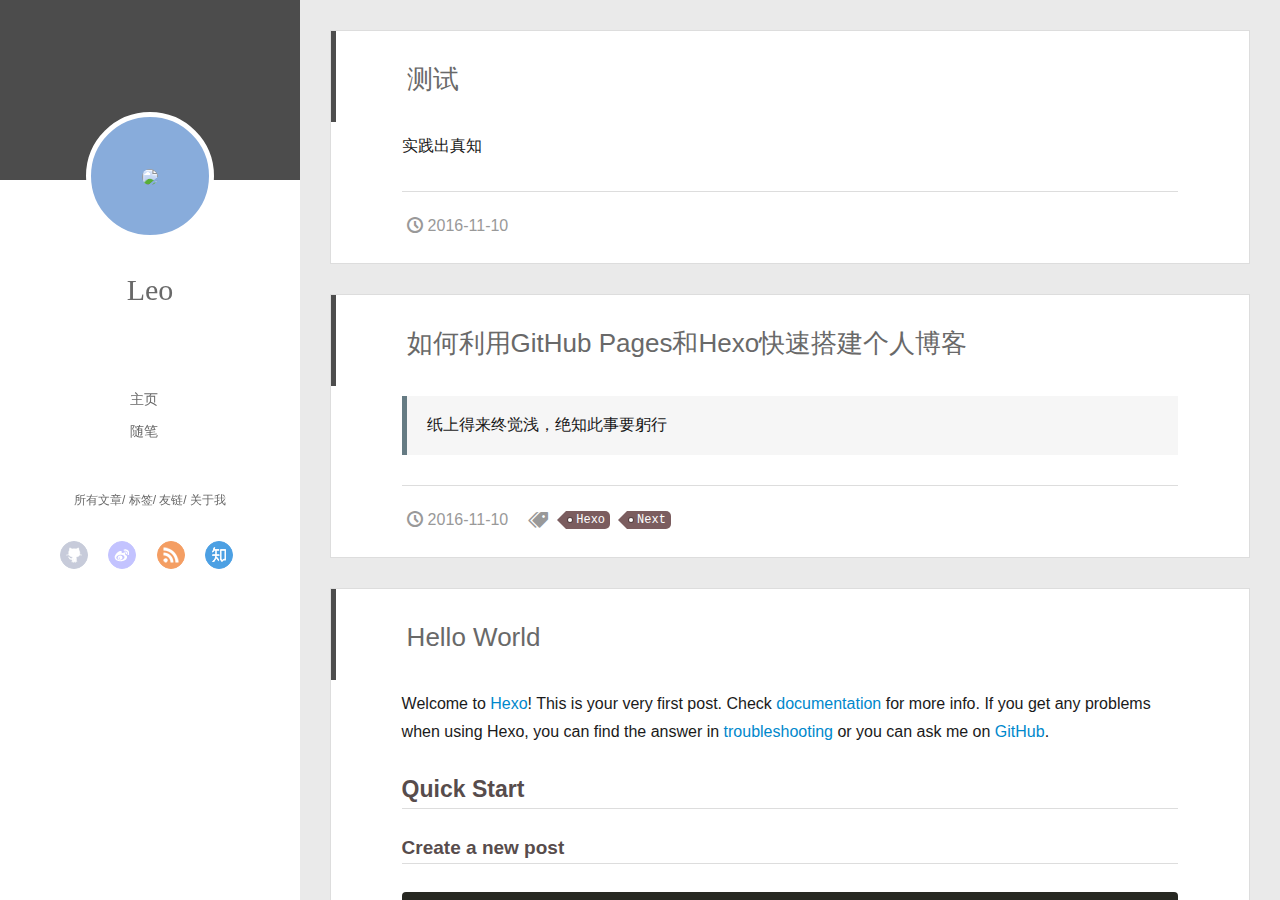
==== index.html @ b38eac8e "Site updated: 2016-11-13 10:49:11" ====
<!DOCTYPE html>
<html>
<head>
  <meta charset="utf-8">
  
  <meta name="renderer" content="webkit">
  <meta http-equiv="X-UA-Compatible" content="IE=edge" >
  <link rel="dns-prefetch" href="http://yoursite.com">
  <title>Leo</title>
  <meta name="viewport" content="width=device-width, initial-scale=1, maximum-scale=1">
  <meta name="description" content="reborn">
<meta property="og:type" content="website">
<meta property="og:title" content="Leo">
<meta property="og:url" content="http://yoursite.com/index.html">
<meta property="og:site_name" content="Leo">
<meta property="og:description" content="reborn">
<meta name="twitter:card" content="summary">
<meta name="twitter:title" content="Leo">
<meta name="twitter:description" content="reborn">
  
    <link rel="alternative" href="/atom.xml" title="Leo" type="application/atom+xml">
  
  
    <link rel="icon" href="/favicon.png">
  
  <link rel="stylesheet" href="/main.css">
  

</head>

<body>
  <div id="container">
    <div class="left-col">
      <div class="overlay"></div>
<div class="intrude-less">
	<header id="header" class="inner">
		<a href="/" class="profilepic">
			
			<img src="null" class="js-avatar">
			
		</a>

		<hgroup>
		  <h1 class="header-author"><a href="/">Leo</a></h1>
		</hgroup>

		

		<nav class="header-menu">
			<ul>
			
				<li><a href="/">主页</a></li>
	        
				<li><a href="/tags/随笔">随笔</a></li>
	        
			</ul>
		</nav>
		<nav class="header-smart-menu">
	        
    		
    			
    			<a class="js-smart-menu" data-idx="0" href="javascript:void(0)">所有文章</a>
    			
    			
            
    			
    			<a class="js-smart-menu" data-idx="1" href="javascript:void(0)">标签</a>
    			
    			
            
    			
    			<a class="js-smart-menu" data-idx="2" href="javascript:void(0)">友链</a>
    			
    			
            
    			
    			<a class="js-smart-menu" data-idx="3" href="javascript:void(0)">关于我</a>
    			
    			
            
		</nav>
		<nav class="header-nav">
			<div class="social">
				
					<a class="github" target="_blank" href="#" title="github">github</a>
		        
					<a class="weibo" target="_blank" href="#" title="weibo">weibo</a>
		        
					<a class="rss" target="_blank" href="#" title="rss">rss</a>
		        
					<a class="zhihu" target="_blank" href="#" title="zhihu">zhihu</a>
		        
			</div>
		</nav>
	</header>		
</div>

    </div>
    <div class="mid-col">
      <nav id="mobile-nav">
  	<div class="overlay">
  		<div class="slider-trigger"><i class="icon-list"></i></div>
  		<h1 class="header-author js-mobile-header hide">Leo</h1>
  	</div>
	<div class="intrude-less">
		<header id="header" class="inner">
			<div class="profilepic">
				
					<img src="null" class="js-avatar">
				
			</div>
			<hgroup>
			  <h1 class="header-author">Leo</h1>
			</hgroup>
			
			<nav class="header-menu">
				<ul>
				
					<li><a href="/">主页</a></li>
		        
					<li><a href="/tags/随笔">随笔</a></li>
		        
				</ul>
			</nav>
			<nav class="header-nav">
				<div class="social">
					
						<a class="github" target="_blank" href="#" title="github">github</a>
			        
						<a class="weibo" target="_blank" href="#" title="weibo">weibo</a>
			        
						<a class="rss" target="_blank" href="#" title="rss">rss</a>
			        
						<a class="zhihu" target="_blank" href="#" title="zhihu">zhihu</a>
			        
				</div>
			</nav>
		</header>				
	</div>
</nav>

      <div class="body-wrap">
        
  
    <article id="post-测试" class="article article-type-post" itemscope itemprop="blogPost">
  <div class="article-inner">
    
      <input type="hidden" class="isFancy" />
    
    
      <header class="article-header">
        
  
    <h1 itemprop="name">
      <a class="article-title" href="/2016/11/10/测试/">测试</a>
    </h1>
  

      </header>
    
    <div class="article-entry" itemprop="articleBody">
      
        <p>实践出真知</p>

      
    </div>
    <div class="article-info article-info-index">
      
      <a href="/2016/11/10/测试/" class="archive-article-date">
  	<time datetime="2016-11-10T04:28:37.000Z" itemprop="datePublished"><i class="icon-clock"></i>2016-11-10</time>
</a>
      
      

      <div class="clearfix"></div>
    </div>
  </div>
</article>










  
    <article id="post-文章题目" class="article article-type-post" itemscope itemprop="blogPost">
  <div class="article-inner">
    
      <input type="hidden" class="isFancy" />
    
    
      <header class="article-header">
        
  
    <h1 itemprop="name">
      <a class="article-title" href="/2016/11/10/文章题目/">如何利用GitHub Pages和Hexo快速搭建个人博客</a>
    </h1>
  

      </header>
    
    <div class="article-entry" itemprop="articleBody">
      
        <blockquote>
<p>纸上得来终觉浅，绝知此事要躬行</p>
</blockquote>

      
    </div>
    <div class="article-info article-info-index">
      
      <a href="/2016/11/10/文章题目/" class="archive-article-date">
  	<time datetime="2016-11-10T02:15:18.000Z" itemprop="datePublished"><i class="icon-clock"></i>2016-11-10</time>
</a>
      
	<div class="article-tag tagcloud">
		<i class="icon-price-tags"></i>
		<ul class="article-tag-list"><li class="article-tag-list-item"><a class="article-tag-list-link" href="/tags/Hexo/">Hexo</a></li><li class="article-tag-list-item"><a class="article-tag-list-link" href="/tags/Next/">Next</a></li></ul>
	</div>

      

      <div class="clearfix"></div>
    </div>
  </div>
</article>










  
    <article id="post-hello-world" class="article article-type-post" itemscope itemprop="blogPost">
  <div class="article-inner">
    
      <input type="hidden" class="isFancy" />
    
    
      <header class="article-header">
        
  
    <h1 itemprop="name">
      <a class="article-title" href="/2016/11/09/hello-world/">Hello World</a>
    </h1>
  

      </header>
    
    <div class="article-entry" itemprop="articleBody">
      
        <p>Welcome to <a href="https://hexo.io/" target="_blank" rel="external">Hexo</a>! This is your very first post. Check <a href="https://hexo.io/docs/" target="_blank" rel="external">documentation</a> for more info. If you get any problems when using Hexo, you can find the answer in <a href="https://hexo.io/docs/troubleshooting.html" target="_blank" rel="external">troubleshooting</a> or you can ask me on <a href="https://github.com/hexojs/hexo/issues" target="_blank" rel="external">GitHub</a>.</p>
<h2 id="Quick-Start"><a href="#Quick-Start" class="headerlink" title="Quick Start"></a>Quick Start</h2><h3 id="Create-a-new-post"><a href="#Create-a-new-post" class="headerlink" title="Create a new post"></a>Create a new post</h3><figure class="highlight bash"><table><tr><td class="gutter"><pre><div class="line">1</div></pre></td><td class="code"><pre><div class="line">$ hexo new <span class="string">"My New Post"</span></div></pre></td></tr></table></figure>
<p>More info: <a href="https://hexo.io/docs/writing.html" target="_blank" rel="external">Writing</a></p>
<h3 id="Run-server"><a href="#Run-server" class="headerlink" title="Run server"></a>Run server</h3><figure class="highlight bash"><table><tr><td class="gutter"><pre><div class="line">1</div></pre></td><td class="code"><pre><div class="line">$ hexo server</div></pre></td></tr></table></figure>
<p>More info: <a href="https://hexo.io/docs/server.html" target="_blank" rel="external">Server</a></p>
<h3 id="Generate-static-files"><a href="#Generate-static-files" class="headerlink" title="Generate static files"></a>Generate static files</h3><figure class="highlight bash"><table><tr><td class="gutter"><pre><div class="line">1</div></pre></td><td class="code"><pre><div class="line">$ hexo generate</div></pre></td></tr></table></figure>
<p>More info: <a href="https://hexo.io/docs/generating.html" target="_blank" rel="external">Generating</a></p>
<h3 id="Deploy-to-remote-sites"><a href="#Deploy-to-remote-sites" class="headerlink" title="Deploy to remote sites"></a>Deploy to remote sites</h3><figure class="highlight bash"><table><tr><td class="gutter"><pre><div class="line">1</div></pre></td><td class="code"><pre><div class="line">$ hexo deploy</div></pre></td></tr></table></figure>
<p>More info: <a href="https://hexo.io/docs/deployment.html" target="_blank" rel="external">Deployment</a></p>

      
    </div>
    <div class="article-info article-info-index">
      
      <a href="/2016/11/09/hello-world/" class="archive-article-date">
  	<time datetime="2016-11-09T14:31:02.260Z" itemprop="datePublished"><i class="icon-clock"></i>2016-11-09</time>
</a>
      
      

      <div class="clearfix"></div>
    </div>
  </div>
</article>










  
  


      </div>
      <footer id="footer">
  <div class="outer">
    <div id="footer-info">
    	<div class="footer-left">
    		&copy; 2016 Leo
    	</div>
      	<div class="footer-right">
      		<a href="http://hexo.io/" target="_blank">Hexo</a>  Theme <a href="https://github.com/litten/hexo-theme-yilia" target="_blank">Yilia</a> by Litten
      	</div>
    </div>
  </div>
</footer>
    </div>
    <script>
	var yiliaConfig = {
		fancybox: true,
		mathjax: false,
		animate: true,
		isHome: true,
		isPost: false,
		isArchive: false,
		isTag: false,
		isCategory: false,
		open_in_new: false,
		root: "/",
		innerArchive: true
	}
</script>

<script src="/./main.js"></script>


    
<div class="tools-col">
  <ul class="btn-wrap">
    
      <li class="chose" data-hook="tools-section-all"><span class="text">全部</span><i class="icon-book"></i></li>
    
    
      <li data-hook="tools-section-tag"><span class="text">标签</span><i class="icon-price-tags"></i></li>
    
    
      <li data-hook="tools-section-friends"><span class="text">友链</span><i class="icon-link"></i></li>
    
    
      <li data-hook="tools-section-me"><span class="text">我</span><i class="icon-smile"></i></li>
    
  </ul>
  <div class="tools-wrap">
    
    	<section class="tools-section tools-section-all chose">
    	</section>
    

    
    	<section class="tools-section tools-section-tag">
    			<div class="widget tagcloud" id="js-tagcloud">
    				<a href="/tags/Hexo/" style="font-size: 10px;">Hexo</a> <a href="/tags/Next/" style="font-size: 10px;">Next</a>
    			</div>
    	</section>
    

    
    	<section class="tools-section tools-section-friends">
  		
  			<div class="friends-wrap" id="js-friends">
  			
  	          <a target="_blank" class="main-nav-link switch-friends-link" href="http://localhost:4000/">友情链接1</a>
  	        
  	          <a target="_blank" class="main-nav-link switch-friends-link" href="http://localhost:4000/">友情链接2</a>
  	        
  	          <a target="_blank" class="main-nav-link switch-friends-link" href="http://localhost:4000/">友情链接3</a>
  	        
  	          <a target="_blank" class="main-nav-link switch-friends-link" href="http://localhost:4000/">友情链接4</a>
  	        
  	          <a target="_blank" class="main-nav-link switch-friends-link" href="http://localhost:4000/">友情链接5</a>
  	        
  	          <a target="_blank" class="main-nav-link switch-friends-link" href="http://localhost:4000/">友情链接6</a>
  	        
  	        </div>
  		
    	</section>
    

    
    	<section class="tools-section tools-section-me">
  	  	
  	  		<div class="aboutme-wrap" id="js-aboutme">走吧，走吧，人总要学会自己长大&lt;br&gt;&lt;br&gt;只做了一点微小的工作&lt;br&gt;谢谢大家</div>
  	  	
    	</section>
    
  </div>
  
</div>
    <!-- Root element of PhotoSwipe. Must have class pswp. -->
<div class="pswp" tabindex="-1" role="dialog" aria-hidden="true">

    <!-- Background of PhotoSwipe. 
         It's a separate element as animating opacity is faster than rgba(). -->
    <div class="pswp__bg"></div>

    <!-- Slides wrapper with overflow:hidden. -->
    <div class="pswp__scroll-wrap">

        <!-- Container that holds slides. 
            PhotoSwipe keeps only 3 of them in the DOM to save memory.
            Don't modify these 3 pswp__item elements, data is added later on. -->
        <div class="pswp__container">
            <div class="pswp__item"></div>
            <div class="pswp__item"></div>
            <div class="pswp__item"></div>
        </div>

        <!-- Default (PhotoSwipeUI_Default) interface on top of sliding area. Can be changed. -->
        <div class="pswp__ui pswp__ui--hidden">

            <div class="pswp__top-bar">

                <!--  Controls are self-explanatory. Order can be changed. -->

                <div class="pswp__counter"></div>

                <button class="pswp__button pswp__button--close" title="Close (Esc)"></button>

                <button class="pswp__button pswp__button--share" style="display:none" title="Share"></button>

                <button class="pswp__button pswp__button--fs" title="Toggle fullscreen"></button>

                <button class="pswp__button pswp__button--zoom" title="Zoom in/out"></button>

                <!-- Preloader demo http://codepen.io/dimsemenov/pen/yyBWoR -->
                <!-- element will get class pswp__preloader--active when preloader is running -->
                <div class="pswp__preloader">
                    <div class="pswp__preloader__icn">
                      <div class="pswp__preloader__cut">
                        <div class="pswp__preloader__donut"></div>
                      </div>
                    </div>
                </div>
            </div>

            <div class="pswp__share-modal pswp__share-modal--hidden pswp__single-tap">
                <div class="pswp__share-tooltip"></div> 
            </div>

            <button class="pswp__button pswp__button--arrow--left" title="Previous (arrow left)">
            </button>

            <button class="pswp__button pswp__button--arrow--right" title="Next (arrow right)">
            </button>

            <div class="pswp__caption">
                <div class="pswp__caption__center"></div>
            </div>

        </div>

    </div>

</div>
  </div>
</body>
</html>
---- main.css ----
.clearfix:after,.clearfix:before{content:"";display:table}.clearfix:after{clear:both}body.archive-inner .archive-article-inner h1{overflow:hidden;white-space:nowrap;text-overflow:ellipsis}.tools-col,body.archive-inner{box-shadow:inset 0 0 32px 9px #4d4d4d}.mid-col,.tools-col,.tools-col .btn-wrap,.tools-col .btn-wrap li,.tools-col .btn-wrap li .text{-webkit-transition:all .2s ease-in;transition:all .2s ease-in;-ms-transition:all .2s ease-in}.tools-col,body.archive-inner,body.archive-inner #container,body.archive-inner .mid-col{background:url([data-uri]) repeat #5d5d5d}html{-ms-text-size-adjust:100%;-webkit-text-size-adjust:100%;-webkit-tap-highlight-color:transparent;height:100%}body{margin:0;font-size:14px;font-family:Helvetica Neue,Helvetica,STHeiTi,Arial,sans-serif;line-height:1.5;color:#333;background-color:#fff;min-height:100%}article,aside,details,figcaption,figure,footer,header,hgroup,main,menu,nav,section,summary{display:block}audio,canvas,progress,video{display:inline-block}audio:not([controls]){display:none;height:0}progress{vertical-align:baseline}[hidden],template{display:none}a{background:transparent;text-decoration:none;color:#08c}a:active{outline:0}abbr[title]{border-bottom:1px dotted}b,strong{font-weight:700}dfn{font-style:italic}mark{background:#ff0;color:#000}small{font-size:80%}sub,sup{font-size:75%;line-height:0;position:relative;vertical-align:baseline}sup{top:-.5em}sub{bottom:-.25em}img{border:0;vertical-align:middle;max-width:100%}svg:not(:root){overflow:hidden}pre{overflow:auto;white-space:pre;white-space:pre-wrap;word-wrap:break-word}code,kbd,pre,samp{font-family:monospace,monospace;font-size:1em}button,input,optgroup,select,textarea{color:inherit;font:inherit;margin:0;vertical-align:middle}button,input,select{overflow:visible}button,select{text-transform:none}button,html input[type=button],input[type=reset],input[type=submit]{-webkit-appearance:button;cursor:pointer}[disabled]{cursor:default}button::-moz-focus-inner,input::-moz-focus-inner{border:0;padding:0}input{line-height:normal}input[type=checkbox],input[type=radio]{box-sizing:border-box;padding:0}input[type=number]::-webkit-inner-spin-button,input[type=number]::-webkit-outer-spin-button{height:auto}input[type=search]{-webkit-appearance:textfield;box-sizing:border-box}input[type=search]::-webkit-search-cancel-button,input[type=search]::-webkit-search-decoration{-webkit-appearance:none}fieldset{border:1px solid silver;margin:0 2px;padding:.35em .625em .75em}legend{border:0;padding:0}textarea{overflow:auto;resize:vertical;vertical-align:top}optgroup{font-weight:700}button,input,select,textarea{outline:0}input,textarea{-webkit-user-modify:read-write-plaintext-only}input::-ms-clear,input::-ms-reveal{display:none}input::-moz-placeholder,textarea::-moz-placeholder{color:#999}input:-ms-input-placeholder,textarea:-ms-input-placeholder{color:#999}input::-webkit-input-placeholder,textarea::-webkit-input-placeholder{color:#999}.placeholder{color:#999}table{border-collapse:collapse;border-spacing:0}td,th{padding:0}blockquote,figure,form,h1,h2,h3,h4,h5,h6,p{margin:0}dd,dl,li,ol,ul{margin:0;padding:0}ol,ul{list-style:none outside none}h1,h2,h3{line-height:2;font-weight:400}h1{font-size:18px}h2{font-size:16px}h3{font-size:14px}i{font-style:normal}*{box-sizing:border-box}@font-face{font-family:icomoon;src:url(/fonts/icomoon.eot);src:url(/fonts/icomoon.eot#iefix) format("embedded-opentype"),url(/fonts/icomoon.ttf) format("truetype"),url(/fonts/icomoon.woff) format("woff"),url(/fonts/icomoon.svg#icomoon) format("svg");font-weight:400;font-style:normal}[class*=" icon-"],[class^=icon-]{font-family:icomoon!important;speak:none;font-style:normal;font-weight:400;font-variant:normal;text-transform:none;line-height:1;-webkit-font-smoothing:antialiased;-moz-osx-font-smoothing:grayscale}.icon-home:before{content:"\E900"}.icon-newspaper:before{content:"\E904"}.icon-pencil:before{content:"\E905"}.icon-image:before{content:"\E90D"}.icon-camera:before{content:"\E90F"}.icon-headphones:before{content:"\E910"}.icon-film:before{content:"\E913"}.icon-pacman:before{content:"\E916"}.icon-book:before{content:"\E91F"}.icon-file-text:before{content:"\E922"}.icon-price-tags:before{content:"\E936"}.icon-clock:before{content:"\E94E"}.icon-alarm:before{content:"\E950"}.icon-display:before{content:"\E956"}.icon-mobile:before{content:"\E958"}.icon-undo2:before{content:"\E967"}.icon-bubble2:before{content:"\E96E"}.icon-user:before{content:"\E971"}.icon-quotes-left:before{content:"\E977"}.icon-hour-glass:before{content:"\E979"}.icon-enlarge:before{content:"\E989"}.icon-shrink:before{content:"\E98A"}.icon-bug:before{content:"\E999"}.icon-trophy:before{content:"\E99E"}.icon-leaf:before{content:"\E9A4"}.icon-rocket:before{content:"\E9A5"}.icon-fire:before{content:"\E9A9"}.icon-target:before{content:"\E9B3"}.icon-list:before{content:"\E9BA"}.icon-link:before{content:"\E9CB"}.icon-star-empty:before{content:"\E9D7"}.icon-heart:before{content:"\E9DA"}.icon-smile:before{content:"\E9E1"}.icon-grin:before{content:"\E9E9"}.icon-cool:before{content:"\E9EB"}.icon-angry:before{content:"\E9ED"}.icon-hipster:before{content:"\E9F9"}.icon-wondering:before{content:"\E9FB"}.icon-cancel-circle:before{content:"\EA0D"}.icon-cross:before{content:"\EA0F"}.icon-checkmark:before{content:"\EA10"}.icon-shuffle:before{content:"\EA30"}.icon-circle-right:before{content:"\EA42"}.icon-circle-left:before{content:"\EA44"}.icon-share2:before{content:"\EA82"}.icon-mail:before{content:"\EA83"}.icon-facebook2:before{content:"\EA91"}.icon-twitter:before{content:"\EA96"}.icon-sina-weibo:before{content:"\EA9A"}.icon-rss2:before{content:"\EA9C"}.icon-flickr2:before{content:"\EAA4"}.icon-dribbble:before{content:"\EAA7"}.icon-github:before{content:"\EAB0"}body,button,input,select,textarea{color:#1a1a1a;font-family:lucida grande,lucida sans unicode,lucida,helvetica,Hiragino Sans GB,Microsoft YaHei,WenQuanYi Micro Hei,sans-serif;font-size:16px;font-size:1rem;line-height:1.75}body{overflow-y:hidden}#container,body,html{height:100%;overflow-x:hidden;overflow-y:auto}#container{position:relative;min-height:100%}.body-wrap{margin-bottom:80px}.mid-col{position:absolute;right:0;min-height:100%;background:#eaeaea;left:300px;width:auto}.mid-col.show{-webkit-transform:translate3d(300px,0,0);transform:translate3d(300px,0,0);-ms-transform:translate3d(300px,0,0)}#mobile-nav{display:none}#mobile-nav .overlay{height:110px;position:absolute;width:100%;background:#4d4d4d}#mobile-nav .overlay.fixed{position:fixed;height:42px;z-index:99}#mobile-nav #header{padding:10px 0 0}#mobile-nav #header .profilepic{display:block;position:relative;z-index:100}#mobile-nav #header .header-menu{height:auto;margin:10px}#mobile-nav #header .header-menu ul{text-align:center;cursor:default}#mobile-nav #header .header-menu li{display:inline-block;margin:3px}.left-col{background:#fff;width:300px;position:fixed;opacity:1;-webkit-transition:all .2s ease-in;transition:all .2s ease-in;height:100%;z-index:999}.left-col .overlay{width:100%;height:180px;background-color:#000;position:absolute;opacity:.7}.left-col .intrude-less{width:76%;text-align:center;margin:112px auto 0}.left-col #header{width:100%;height:300px;position:relative;border-bottom:1px solid color-border}.left-col #header a{color:#696969}.left-col #header a:hover{color:#b0a0aa}.left-col #header .header-subtitle{text-align:center;color:#999;font-size:14px;line-height:25px;overflow:hidden;text-overflow:ellipsis;display:-webkit-box;-webkit-line-clamp:2;-webkit-box-orient:vertical}.left-col #header .header-menu{font-weight:300;line-height:31px;cursor:pointer;text-transform:uppercase;float:none;min-height:150px;margin-left:-12px;text-align:center;display:-webkit-box;-webkit-box-orient:horizontal;-webkit-box-pack:center;-webkit-box-align:center}.left-col #header .header-menu li{cursor:default}.left-col #header .header-menu li a{font-size:14px;min-width:300px}.left-col #header .header-smart-menu{font-size:12px;margin-bottom:20px}.left-col #header .header-smart-menu a:after{content:'/'}.left-col #header .header-smart-menu a:last-child:after{content:''}.left-col #header .profilepic{display:block;border:5px solid #fff;border-radius:300px;width:128px;height:128px;margin:0 auto;position:relative;overflow:hidden;background:#88acdb;-webkit-transition:all .2s ease-in;display:-webkit-box;-webkit-box-orient:horizontal;-webkit-box-pack:center;-webkit-box-align:center;text-align:center}.left-col #header .profilepic img{border-radius:300px;opacity:1;-webkit-transition:all .2s ease-in}.left-col #header .profilepic img.show{width:100%;height:100%;opacity:1}.left-col #header .header-author{text-align:center;margin:.67em 0;font-family:Roboto,serif;font-size:30px;-webkit-transition:.3s;transition:.3s}::-webkit-scrollbar{width:10px;height:10px}::-webkit-scrollbar-button{width:0;height:0}::-webkit-scrollbar-button:end:decrement,::-webkit-scrollbar-button:start:increment{display:none}::-webkit-scrollbar-corner{display:block}::-webkit-scrollbar-thumb{border-radius:8px;background-color:rgba(0,0,0,.2)}::-webkit-scrollbar-thumb:hover{border-radius:8px;background-color:rgba(0,0,0,.5)}::-webkit-scrollbar-thumb,::-webkit-scrollbar-track{border-right:1px solid transparent;border-left:1px solid transparent}::-webkit-scrollbar-track:hover{background-color:rgba(0,0,0,.15)}::-webkit-scrollbar-button:start{width:10px;height:10px;background:url([data-uri]) no-repeat 0 0}::-webkit-scrollbar-button:start:hover{background:url([data-uri]) no-repeat -15px 0}::-webkit-scrollbar-button:start:active{background:url([data-uri]) no-repeat -30px 0}::-webkit-scrollbar-button:end{width:10px;height:10px;background:url([data-uri]) no-repeat 0 -18px}::-webkit-scrollbar-button:end:hover{background:url([data-uri]) no-repeat -15px -18px}::-webkit-scrollbar-button:end:active{background:url([data-uri]) no-repeat -30px -18px}.article-entry .highlight,.article-entry pre{background:#272822;margin:10px 0;padding:10px;overflow:auto;color:#fff;font-size:.9em;line-height:22.400000000000002px}.article-entry .gist .gist-file .gist-data .line-numbers,.article-entry .highlight .gutter pre,.article-entry .highlight .gutter pre .line{color:#666}.article-entry code,.article-entry pre{font-family:Source Code Pro,Consolas,Monaco,Menlo,monospace}.article-entry code{background:#eee;padding:0 .3em;border:none}.article-entry pre code{background:none;text-shadow:none;padding:0;color:#fff}.article-entry .highlight{border-radius:4px}.article-entry .highlight pre{border:none;margin:0;padding:0}.article-entry .highlight table{margin:0;width:auto}.article-entry .highlight td{border:none;padding:0}.article-entry .highlight figcaption{color:highlight-comment;line-height:1em;margin-bottom:1em}.article-entry .highlight figcaption:after,.article-entry .highlight figcaption:before{content:"";display:table}.article-entry .highlight figcaption:after{clear:both}.article-entry .highlight figcaption a{float:right}.article-entry .highlight .gutter pre{text-align:right;padding-right:20px}.article-entry .highlight .gutter pre .line{text-shadow:none}.article-entry .highlight .line{color:#fff}.article-entry .gist{margin:0 -20px;border-style:solid;border-color:#ddd;border-width:1px 0;background:#272822;padding:15px 20px 15px 0}.article-entry .gist .gist-file{border:none;font-family:Source Code Pro,Consolas,Monaco,Menlo,monospace;margin:0}.article-entry .gist .gist-file .gist-data{background:none;border:none}.article-entry .gist .gist-file .gist-data .line-numbers{background:none;border:none;padding:0 20px 0 0}.article-entry .gist .gist-file .gist-data .line-data{padding:0!important}.article-entry .gist .gist-file .highlight{margin:0;padding:0;border:none}.article-entry .gist .gist-file .gist-meta{background:#272822;color:highlight-comment;font:.85em Helvetica Neue,Helvetica,Arial,sans-serif;text-shadow:0 0;padding:0;margin-top:1em;margin-left:20px}.article-entry .gist .gist-file .gist-meta a{color:#258fb8;font-weight:400}.article-entry .gist .gist-file .gist-meta a:hover{text-decoration:underline}pre .comment{color:#75715e}pre .class .params,pre .function .keyword,pre .keyword{color:#66d9ef}pre .css .value,pre .doctype,pre .function,pre .params,pre .tag{color:#fff}pre .at_rule,pre .at_rule .keyword,pre .css~* .tag,pre .preprocessor,pre .preprocessor .keyword,pre .title{color:#f92672}pre .attribute,pre .built_in,pre .class,pre .css~* .class,pre .function .title{color:#a6e22e}pre .string,pre .value{color:#e6db74}pre .number{color:#7163d7}pre .css~* .id,pre .id{color:#fd971f}#header .tagcloud a{color:#fff}.tagcloud a{display:inline-block;text-decoration:none;font-weight:400;font-size:10px;color:#fff;height:18px;line-height:18px;float:left;padding:0 5px 0 10px;position:relative;border-radius:0 5px 5px 0;margin:5px 9px 5px 8px;font-family:Menlo,Monaco,Andale Mono,lucida console,Courier New,monospace}.tagcloud a:hover{opacity:.8}.tagcloud a:before{content:" ";width:0;height:0;position:absolute;top:0;left:-18px;border:9px solid transparent}.tagcloud a:after{content:" ";width:4px;height:4px;background-color:#fff;border-radius:4px;box-shadow:0 0 0 1px rgba(0,0,0,.3);position:absolute;top:7px;left:2px}.tagcloud a.color1{background:#ff945c}.tagcloud a.color1:before{border-right-color:#ff945c}.tagcloud a.color2{background:#f5c7b7}.tagcloud a.color2:before{border-right-color:#f5c7b7}.tagcloud a.color3{background:#ba8f6c}.tagcloud a.color3:before{border-right-color:#ba8f6c}.tagcloud a.color4{background:#cfb7c4}.tagcloud a.color4:before{border-right-color:#cfb7c4}.tagcloud a.color5{background:#7b5d5f}.tagcloud a.color5:before{border-right-color:#7b5d5f}.article-tag,.article-tag-list .article-tag-list-item,.article-tag .article-tag-list{float:left}.article-tag .icon-price-tags{color:#999;float:left;margin-right:10px;margin-top:6px}.article-category{float:left}.article-category .icon-file-text{color:#999;float:left;margin-right:10px;margin-top:9px}.article-pop-out{float:left}.article-pop-out:before{color:#999;content:"\F08D";font:16px FontAwesome;float:left;margin-right:10px;margin-top:9px}.article-pop-out:after{content:"";margin-right:20px;margin-top:9px;float:left}.archive-article-date{float:left;color:#999;margin-right:20px}.archive-article-date .icon-clock{float:left;margin:5px}.glass{background-color:rgba(54,70,93,.9);z-index:998;-webkit-transition:opacity .15s;transition:opacity .15s;width:100%;height:100%;display:none}.glass,.tagcloud-ctn{left:0;opacity:1;bottom:0;position:fixed;right:0;top:0}.tagcloud-ctn{z-index:90120;background-size:100% 100%}.tagcloud-ctn .tagcloud-global{position:fixed;top:50%;left:50%;margin-top:-115px;margin-left:-315px;width:630px}.tagcloud-ctn .tagcloud-global a{width:80px;height:80px;border-radius:50%;background:#f2992e;color:#fff;display:block;float:left;line-height:80px;text-align:center}.tagcloud-ctn .tagcloud-global .tab-post-types .tab-post-type:nth-child(1) .post-type-icon{background:#f2992e}.tagcloud-ctn .tagcloud-global .tab-post-types .tab-post-type:nth-child(2) .post-type-icon{background:#56bc8a}.tagcloud-ctn .tagcloud-global .tab-post-types .tab-post-type:nth-child(3) .post-type-icon{background:#4aa8d8}.tagcloud-ctn .tagcloud-global .tab-post-types .tab-post-type:nth-child(4) .post-type-icon{background:#a77dc2}.tagcloud-ctn .tagcloud-global .tab-post-types .tab-post-type:nth-child(5) .post-type-icon{background:#dd765d}.header-nav{width:100%;position:absolute;-webkit-transition:-webkit-transform .3s ease-in;transition:-webkit-transform .3s ease-in;transition:transform .3s ease-in;transition:transform .3s ease-in,-webkit-transform .3s ease-in}.header-nav .social{margin-right:15px;margin-top:10px;text-align:center}.header-nav .social a{border-radius:50%;display:-moz-inline-stack;display:inline-block;vertical-align:middle;*vertical-align:auto;zoom:1;*display:inline;text-indent:-9999px;margin:0 8px 15px;opacity:.7;width:28px;height:28px;-webkit-transition:.3s;transition:.3s}.header-nav .social a:hover{opacity:1}.header-nav .social a:last-of-type{margin-right:0}.header-nav .social a.weibo{background:url([data-uri]) 50% no-repeat #aaf;border:1px solid #aaf}.header-nav .social a.weibo:hover{border:1px solid #aaf}.header-nav .social a.rss{background:url([data-uri]) 50% no-repeat #ef7522;border:1px solid #ef7522}.header-nav .social a.rss:hover{border:1px solid #cf5d0f}.header-nav .social a.github{background:url([data-uri]) 50% no-repeat #afb6ca;border:1px solid #afb6ca}.header-nav .social a.github:hover{border:1px solid #909ab6}.header-nav .social a.facebook{background:url([data-uri]) 50% no-repeat #3b5998;border:1px solid #3b5998}.header-nav .social a.facebook:hover{border:1px solid #2d4373}.header-nav .social a.google{background:url([data-uri]) 50% no-repeat #c83d20;border:1px solid #c83d20}.header-nav .social a.google:hover{border:1px solid #9c3019}.header-nav .social a.twitter{background:url([data-uri]) 50% no-repeat #55cff8;border:1px solid #55cff8}.header-nav .social a.twitter:hover{border:1px solid #24c1f6}.header-nav .social a.linkedin{background:url([data-uri]) 50% no-repeat #005a87;border:1px solid #005a87}.header-nav .social a.linkedin:hover{border:1px solid #006b98}.header-nav .social a.zhihu{background:url([data-uri]) 50% no-repeat #0078d8;border:1px solid #0078d8}.header-nav .social a.zhihu:hover{border:1px solid #0078d8}.header-nav .social a.douban{background:url([data-uri]) 50% no-repeat #06c611;border:1px solid #06c611}.header-nav .social a.douban:hover{border:1px solid #06c611}.header-nav .social a.mail{background:url([data-uri]) 50% no-repeat #005a87;border:1px solid #005a87}.header-nav .social a.mail:hover{border:1px solid #006b98}#page-nav{text-align:center;margin-top:30px}#page-nav .page-number{width:20px;height:25px;background:#4d4d4d;display:inline-block;color:#fff;line-height:25px;font-size:12px;margin:0 5px 30px;border-radius:2px}#page-nav .page-number:hover{background:#5e5e5e}#page-nav .current{background:#88acdb;cursor:default}#page-nav .current:hover{background:#88acdb}#page-nav .extend{color:#4d4d4d;margin:0 27px;opacity:1}#page-nav .extend:hover{color:#5e5e5e}#page-nav:hover .extend{opacity:1}body.archive-inner .archives-wrap .archive-article-title{font-size:14px}body.archive-inner #footer,body.archive-inner #header,body.archive-inner #mobile-nav,body.archive-inner .archive-year-wrap,body.archive-inner .article-info.info-on-right,body.archive-inner .left-col,body.archive-inner .slider-trigger{display:none}body.archive-inner .archives .archive-article{padding:5px 0;border-bottom:1px solid #717171;border-top:1px solid #5d5d5d}body.archive-inner .archives .archive-article:hover{background:#6b6b6b}body.archive-inner .archives .archive-article-title{color:#e5e5e5}body.archive-inner .archives-wrap{background:none;padding:0;border-bottom:none}body.archive-inner .archive-article-inner .article-meta{float:none;width:100%;height:8px}body.archive-inner .archive-article-inner h1{color:#e5e5e5;margin-top:30px}body.archive-inner .archives-wrap .article-meta .archive-article-date{margin-top:-3px}body.archive-inner #page-nav .extend{display:none}body.archive-inner #page-nav .current,body.archive-inner #page-nav .current:hover{background:#717171}body.archive-inner .archive-article-date .icon-clock{margin:0 8px 0 0}.archives-wrap{position:relative;margin:0 30px;padding-right:60px;border-bottom:1px solid #eee;background:#fff}.archives-wrap:first-child{margin-top:30px}.archives-wrap:last-child{margin-bottom:80px}.archives-wrap .archive-year-wrap{line-height:35px;width:200px;position:absolute;padding-top:15px;font-size:1.8em}.archives-wrap .archive-year-wrap a{color:#666;font-weight:700;padding-left:48px}.archives{position:relative}.archives .article-info{border:none}.archives .archive-article{margin-left:200px;padding:20px 0;border-bottom:1px solid #eee;border-top:1px solid #fff;position:relative}.archives .archive-article:first-child{border-top:none}.archives .archive-article:last-child{border-bottom:none}.archives .archive-article-title{font-size:16px;color:#333;-webkit-transition:color .3s;transition:color .3s}.archives .archive-article-title:hover{color:#657b83}.archives .archive-article-title span{display:block;color:#a8a8a8;font-size:12px;line-height:14px;height:7px;padding-left:2px}.archives .archive-article-title span:before{display:inline-block;content:"\201C";font-family:serif;font-size:30px;float:left;margin:4px 4px 0 -12px;color:#c8c8c8}.archive-article-inner .icon-clock{margin-right:5px}.archive-article-inner .archive-article-header{position:relative;min-height:36px}.archive-article-inner .article-meta{position:relative;float:right;margin-top:-10px;color:#555;background:none;text-align:right;width:auto}.archive-article-inner .article-meta .article-date time{color:#aaa}.archive-article-inner .article-meta .archive-article-date,.archive-article-inner .article-meta .article-tag-list{margin-right:30px;display:-moz-inline-stack;display:inline-block;vertical-align:middle;zoom:1;color:#666;font-size:14px}.archive-article-inner .article-meta .archive-article-date{cursor:default;font-size:12px;margin-bottom:5px;margin-top:-10px;margin-right:0}.archive-article-inner .article-meta .article-category:before{float:left;margin-top:1px;left:15px}.archive-article-inner .article-meta .article-category .article-category-link{width:auto;max-width:83px;padding-left:10px}.archive-article-inner .article-meta .article-tag-list{margin-top:0}.archive-article-inner .article-meta .article-tag-list:before{left:15px}.archive-article-inner .article-meta .article-tag-list .article-tag-list-item{display:inline-block;width:auto;max-width:83px;padding-left:8px;font-size:12px}.tools-col{width:300px;height:100%;position:fixed;left:0;top:0;z-index:998;padding:0}.tools-col.show{-webkit-transform:translate3d(300px,0,0);transform:translate3d(300px,0,0);-ms-transform:translate3d(300px,0,0)}.tools-col.show .btn-wrap{opacity:1}.tools-col iframe{width:100%;height:100%;border:none}.tools-col .tools-section,.tools-col .tools-wrap{height:100%;color:#e5e5e5;width:300px;overflow:hidden}.tools-col .tools-section{display:none}.tools-col .tools-section.chose{display:block}.tools-col .tools-section .tagcloud{padding:15px 0 0 15px}.tools-col .btn-wrap{position:absolute;height:60px;width:100px;right:-100px;opacity:0}.tools-col .btn-wrap li{height:30px;width:40px;line-height:31px;text-align:right;padding-right:5px;background:#56bc8a;color:#eaeaea;border-top-right-radius:100px;border-bottom-right-radius:100px;position:relative;overflow:hidden;cursor:pointer;margin-bottom:10px;border:2px solid #fff;border-left:0}.tools-col .btn-wrap li .text{opacity:0;font-size:12px;float:left;margin-left:-30px}.tools-col .btn-wrap li.chose,.tools-col .btn-wrap li:hover{width:60px}.tools-col .btn-wrap li.chose .text,.tools-col .btn-wrap li:hover .text{opacity:1;margin-left:4px}.tools-col .btn-wrap li:hover{opacity:.85}.tools-col .btn-wrap li:nth-child(1){background:#56bc8a}.tools-col .btn-wrap li:nth-child(2){background:#a77dc2}.tools-col .btn-wrap li:nth-child(3){background:#f2992e}.tools-col .btn-wrap li:nth-child(4){background:#dd765d}.tools-col .btn-wrap li:nth-child(5){background:#4aa8d8}.tools-col .tools-section-friends .friends-wrap{padding:15px}.tools-col .tools-section-friends .switch-friends-link{padding:7px 0 7px 5px;border-bottom:1px solid #717171;border-top:1px solid #5d5d5d;display:block;color:#e5e5e5}.tools-col .tools-section-friends .switch-friends-link:hover{background:#6b6b6b}.tools-col .aboutme-wrap{display:-webkit-box;display:-ms-flexbox;display:flex;-webkit-box-align:center;-ms-flex-align:center;align-items:center;-webkit-box-pack:center;-ms-flex-pack:center;justify-content:center;width:100%;height:100%;text-shadow:1px 1px #424242}@-webkit-keyframes smile{0%{margin-left:-26px}20%{margin-left:-52px}40%{margin-left:-78px}60%{margin-left:-104px}80%{margin-left:-130px}to{margin-left:-26px}}@keyframes smile{0%{margin-left:-26px}20%{margin-left:-52px}40%{margin-left:-78px}60%{margin-left:-104px}80%{margin-left:-130px}to{margin-left:-26px}}.switch-btn{margin-left:74px;margin-top:23px;width:70px}.switch-btn,.switch-btn .wrap{position:relative;text-align:center}.switch-btn .wrap{height:26px;width:26px;line-height:26px;border-radius:100px;overflow:hidden;display:inline-block;cursor:pointer}.switch-btn .wrap .wrap-line{width:1000px;height:100%}.switch-btn .wrap .icon{font-size:26px;color:#5d5d5d;float:left}.body-wrap>article{position:relative}@-webkit-keyframes cd-bounce-1{0%{opacity:0;-webkit-transform:scale(1)}60%{opacity:1;-webkit-transform:scale(1.01)}to{-webkit-transform:scale(1)}}@keyframes cd-bounce-1{0%{opacity:0;-webkit-transform:scale(1);transform:scale(1)}60%{opacity:1;-webkit-transform:scale(1.01);transform:scale(1.01)}to{-webkit-transform:scale(1);transform:scale(1)}}.article{margin:30px;position:relative;border:1px solid #ddd;background:#fff;-webkit-transition:all .2s ease-in;transition:all .2s ease-in}.article img{max-width:100%}.article-inner h1.article-title,.article-title{color:#696969;margin-left:0;font-weight:300;line-height:35px;margin-bottom:20px;font-size:26px;-webkit-transition:color .3s;transition:color .3s}.article-header{border-left:5px solid #4d4d4d;padding:30px 0 15px 25px;padding-left:7.6923%}.article-meta{width:150px;font-size:14;text-align:right;position:absolute;right:0;top:23px;text-align:center;z-index:1}.article-meta time{color:#aaa}.article-meta time .icon-clock{margin-right:8px;font-size:16px}.article-more-link{margin-top:0;text-align:left}.article-more-link a{background:#4d4d4d;color:#fff;font-size:12px;padding:2px 8px 4px;line-height:16px;border-radius:2px;-webkit-transition:background .3s;transition:background .3s}.article-more-link a:hover{background:#3c3c3c}.article-more-link a.hidden{visibility:hidden}.article-info.info-on-right{margin:10px 0 0;float:right}.article-info-index.article-info{padding-top:20px;margin:30px 7.6923% 0;min-height:72px;border-top:1px solid #ddd}.article-info-post.article-info{padding:0;border:none;margin:-30px 0 20px 7.6923%}.article-inner p{margin:0 0 1.75em}.article-inner{border-color:#d1d1d1}.article-inner h1{font-size:28px;font-size:1.75rem;line-height:1.25;margin-top:2em;margin-bottom:1em}.article-inner h2{font-size:23px;font-size:1.4375rem;line-height:1.2173913043;margin-top:2.4347826087em;margin-bottom:1.2173913043em}.article-inner h3{font-size:19px;font-size:1.1875rem;line-height:1.1052631579;margin-top:2.9473684211em;margin-bottom:1.4736842105em}.article-inner h4,.article-inner h5,.article-inner h6{font-size:16px;font-size:1rem;line-height:1.3125;margin-top:3.5em;margin-bottom:1.75em}.article-inner h4{letter-spacing:.140625em;text-transform:uppercase}.article-inner h6{font-style:italic}.article-inner h1,.article-inner h2,.article-inner h3,.article-inner h4,.article-inner h5,.article-inner h6{font-weight:900}.article-inner h1:first-child,.article-inner h2:first-child,.article-inner h3:first-child,.article-inner h4:first-child,.article-inner h5:first-child,.article-inner h6:first-child{margin-top:0}.article-inner h1:first-child{margin-bottom:10px}.article-entry{line-height:1.8em;padding-right:7.6923%;padding-left:7.6923%}.article-entry p{margin-top:10px}.article-entry li code,.article-entry p code{padding:1px 3px;margin:0 3px;background:#ddd;border:1px solid #ccc;font-family:Menlo,Monaco,Andale Mono,lucida console,Courier New,monospace;word-wrap:break-word;font-size:14px}.article-entry blockquote{background:#ddd;border-left:5px solid #ccc;padding:15px 20px;margin-top:10px;border-left:5px solid #657b83;background:#f6f6f6}.article-entry blockquote p{margin-top:0;margin-bottom:0}.article-entry em{font-style:italic}.article-entry ol li:before,.article-entry ul li:before{content:"";width:6px;height:6px;border:1px solid #999;border-radius:10px;background:#aaa;display:inline-block;margin-right:10px;float:left;margin-top:12px}.article-entry ol,.article-entry ul{font-size:14px;margin:10px 0}.article-entry li ol,.article-entry li ul{margin-left:30px}.article-entry li ol li:before,.article-entry li ul li:before{content:"";background:#dedede}.article-entry h1{margin-top:30px}.article-entry h2,.article-entry h3,.article-entry h4,.article-entry h5,.article-entry h6{margin-top:20px;font-weight:700;color:#574c4c;padding-bottom:5px;border-bottom:1px solid #ddd}.article-entry video{max-width:100%}.article-entry strong{font-weight:700}.article-entry .caption{display:block;font-size:.8em;color:#aaa}.article-entry hr{height:0;margin-top:20px;margin-bottom:20px;border-left:0;border-right:0;border-top:1px solid #ddd;border-bottom:1px solid #fff}.article-entry pre{line-height:1.5;margin-top:10px;padding:5px 15px;overflow-x:auto;color:#657b83;border:1px solid #ccc;text-shadow:0 1px #444;font-family:Menlo,Monaco,Andale Mono,lucida console,Courier New,monospace}.article-entry pre code{font-size:14px}.article-entry table{width:100%;border:1px solid #dedede;margin:15px 0;border-collapse:collapse}.article-entry table td,.article-entry table tr{height:35px}.article-entry table thead tr{background:#f8f8f8}.article-entry table tbody tr:hover{background:#efefef}.article-entry table td,.article-entry table th{border:1px solid #dedede;padding:0 10px}.article-entry figure table{border:none;width:auto;margin:0}.article-entry figure table tbody tr:hover{background:none}#article-nav{margin:0 0 30px;padding-bottom:10px}#article-nav .article-nav-link-wrap{margin:0 7.6923%;font-size:14px}#article-nav .article-nav-link-wrap .article-nav-title{display:inline-block;font-size:16px;-webkit-transition:color .3s;transition:color .3s}#article-nav .article-nav-link-wrap:hover .article-nav-title,#article-nav .article-nav-link-wrap:hover i{color:#4d4d4d}#article-nav #article-nav-older{float:right}.duoshuo,.share_jia{padding:0 40px;min-height:20px}.jiathis_txt{float:left;font-size:12px;text-decoration:none;line-height:18px!important}#footer{font-size:12px;font-family:Menlo,Monaco,Andale Mono,lucida console,Courier New,monospace;text-shadow:0 1px #fff;position:absolute;bottom:30px;opacity:.6;width:100%;text-align:center}#footer .outer{padding:0 30px}.footer-left{float:left}.footer-right{float:right}@media screen and (max-width:800px){#container,body,html{height:auto;overflow-x:hidden;overflow-y:auto}.body-wrap{margin-bottom:0}.left-col{display:none}.mid-col{left:0}#header .header-nav,.mid-col{position:relative}.tools-col{display:none}.header-author.fixed{position:fixed;top:-13px;width:100%;color:#ddd}#container .header-author.fixed{position:fixed;top:-29px;width:100%;color:#ddd}.overlay .slider-trigger{position:absolute;z-index:101;bottom:0;left:0;width:42px;height:42px}.overlay .slider-trigger:hover{background:#444}.overlay .slider-trigger .icon-list{color:#ddd;content:"\F00B";font:16px FontAwesome;width:16px;height:16px;margin-left:9px;margin-top:14px;display:block}.article-header{border-left:none;padding:0;border-bottom:1px dotted #ddd}.article-header h1{margin-bottom:10px}.article-info-index.article-info{padding-top:10px;margin:0;border-top:1px solid #ddd}.article-info-post.article-info{margin:0;padding-top:10px;border:none}#viewer-box .viewer-box-l{font-size:14px}.article{padding:10px;margin:10px;font-size:16px;color:#555}.article .article-entry{padding-left:0;padding-right:0;padding-top:10px}.article .article-inner h1.article-title,.article .article-title{font-size:18px;font-weight:300;display:block;margin:0}.article .article-meta{width:auto;height:30px;margin-top:-5px;position:ralative}.article .article-meta .article-date{font-size:12px;border-radius:0;color:#666;background:none;height:auto;padding:0;margin:0;width:100%;text-align:left;margin-left:10px}.article .article-meta .article-date time{width:auto;float:right;margin-right:10px}.article .article-meta .article-tag-list{margin-top:7px;position:absolute;right:10px;top:0}.article .article-meta .article-tag-list:before{float:left;margin-top:1px;left:0}.article .article-meta .article-tag-list .article-tag-list-item{float:left;padding-left:0;width:auto;max-width:83px}.article .article-meta .article-category{margin-top:7px;position:absolute;right:10px;top:-30px}.article .article-meta .article-category:before{float:left;margin-top:1px;left:15px}.article .article-meta .article-category .article-category-link{max-width:83px;width:auto;padding-left:10px}.article .article-nav-link-wrap{margin:5px 0}.article .article-nav-link-wrap strong{float:left;margin-right:5px}.article #article-nav-older{float:none;display:block}.share{padding:3px 10px}#disqus_thread,.duoshuo{padding:0 13px}#mobile-nav{display:block}#article-nav #article-nav-older{float:none}#article-nav .article-nav-link-wrap .article-nav-title{font-size:16px}#page-nav .extend{opacity:1}.instagram .open-ins{left:2px;top:-30px;color:#aaa}.info-on-right{float:none}.archives-wrap{margin:10px 10px 0;padding:10px}.archives-wrap .archive-article-title{font-size:16px}.archives-wrap .archive-year-wrap{position:relative;padding:0}.archives-wrap .archive-year-wrap a{padding:0}.archives-wrap .article-meta .archive-article-date{font-size:12px;margin-right:10px;margin-top:-5px}.archives-wrap .article-meta .article-tag-list-link{font-size:12px}.archives .archive-article{padding:10px 0;margin-left:0}#footer{position:relative;bottom:0}#footer .footer-left{float:none;margin-bottom:10px}#footer .footer-right{float:none}.profilepic{display:block;border:5px solid #fff;border-radius:300px;width:128px;height:128px;margin:0 auto;position:relative;overflow:hidden;background:#88acdb;-webkit-transition:all .2s ease-in;display:-webkit-box;-webkit-box-orient:horizontal;-webkit-box-pack:center;-webkit-box-align:center;text-align:center}.header-author{text-align:center;margin:.67em 0;font-family:Roboto,serif;font-size:30px;-webkit-transition:.3s;transition:.3s}.header-subtitle{text-align:center;color:#999;font-size:14px;line-height:25px;overflow:hidden;text-overflow:ellipsis;display:-webkit-box;-webkit-line-clamp:2;-webkit-box-orient:vertical;padding:0 24px}#viewer{position:fixed;z-index:1000000;top:0;bottom:0;left:0;right:0;overflow:hidden}#viewer-box{width:100%;height:100%;position:relative;color:#ccc;-webkit-transform:translate3d(-100%,0,0);-webkit-transition:-webkit-transform .25s ease-in-out}#viewer-box .viewer-box-l{background:url([data-uri]) repeat #5d5d5d;width:80%;height:100%;float:left}#viewer-box .viewer-box-l a{color:#5ac8ff}#viewer-box .viewer-box-l .viewer-box-wrap{margin:20px 10px 0 20px}#viewer-box .viewer-box-l .viewer-title{line-height:32px;font-weight:700;color:#d6d6d6}#viewer-box .viewer-box-l .viewer-title:before{content:"";width:6px;height:6px;border:1px solid #999;border-radius:10px;background:#aaa;display:inline-block;margin-right:10px}#viewer-box .viewer-box-l .viewer-div{border-bottom:1px dotted #666;padding-bottom:13px;line-height:20px}#viewer-box .viewer-box-l .viewer-div:last-child{border-bottom:none}#viewer-box .viewer-box-l .viewer-div .switch-friends-link{line-height:20px}#viewer-box .viewer-box-l .tagcloud a{color:#fff}#viewer-box .viewer-box-r{background:transparent;width:20%;height:100%;float:right}#viewer-box.anm-swipe{-webkit-transform:translateZ(0)}#viewer-box.anm-swipe .viewer-box-r{background:transparent}.hide{display:none}#viewer-box .viewer-list{margin:0;padding:0;height:100%;overflow:hidden}}/*! PhotoSwipe Default UI CSS by Dmitry Semenov | photoswipe.com | MIT license */.pswp__button{width:44px;height:44px;position:relative;background:none;cursor:pointer;overflow:visible;-webkit-appearance:none;display:block;border:0;padding:0;margin:0;float:right;opacity:.75;-webkit-transition:opacity .2s;transition:opacity .2s;box-shadow:none}.pswp__button:focus,.pswp__button:hover{opacity:1}.pswp__button:active{outline:none;opacity:.9}.pswp__button::-moz-focus-inner{padding:0;border:0}.pswp__ui--over-close .pswp__button--close{opacity:1}.pswp__button,.pswp__button--arrow--left:before,.pswp__button--arrow--right:before{background:url([data-uri]) 0 0 no-repeat;background-size:264px 88px;width:44px;height:44px}@media (-webkit-min-device-pixel-ratio:1.1),(-webkit-min-device-pixel-ratio:1.09375),(min-resolution:1.1dppx),(min-resolution:105dpi){.pswp--svg .pswp__button,.pswp--svg .pswp__button--arrow--left:before,.pswp--svg .pswp__button--arrow--right:before{background-image:url(/fonts/default-skin.svg)}.pswp--svg .pswp__button--arrow--left,.pswp--svg .pswp__button--arrow--right{background:none}}.pswp__button--close{background-position:0 -44px}.pswp__button--share{background-position:-44px -44px}.pswp__button--fs{display:none}.pswp--supports-fs .pswp__button--fs{display:block}.pswp--fs .pswp__button--fs{background-position:-44px 0}.pswp__button--zoom{display:none;background-position:-88px 0}.pswp--zoom-allowed .pswp__button--zoom{display:block}.pswp--zoomed-in .pswp__button--zoom{background-position:-132px 0}.pswp--touch .pswp__button--arrow--left,.pswp--touch .pswp__button--arrow--right{visibility:hidden}.pswp__button--arrow--left,.pswp__button--arrow--right{background:none;top:50%;margin-top:-50px;width:70px;height:100px;position:absolute}.pswp__button--arrow--left{left:0}.pswp__button--arrow--right{right:0}.pswp__button--arrow--left:before,.pswp__button--arrow--right:before{content:'';top:35px;background-color:rgba(0,0,0,.3);height:30px;width:32px;position:absolute}.pswp__button--arrow--left:before{left:6px;background-position:-138px -44px}.pswp__button--arrow--right:before{right:6px;background-position:-94px -44px}.pswp__counter,.pswp__share-modal{-webkit-user-select:none;-moz-user-select:none;-ms-user-select:none;user-select:none}.pswp__share-modal{display:block;background:rgba(0,0,0,.5);width:100%;height:100%;top:0;left:0;padding:10px;position:absolute;z-index:1600;opacity:0;-webkit-transition:opacity .25s ease-out;transition:opacity .25s ease-out;-webkit-backface-visibility:hidden;will-change:opacity}.pswp__share-modal--hidden{display:none}.pswp__share-tooltip{z-index:1620;position:absolute;background:#fff;top:56px;border-radius:2px;display:block;width:auto;right:44px;box-shadow:0 2px 5px rgba(0,0,0,.25);-webkit-transform:translateY(6px);transform:translateY(6px);-webkit-transition:-webkit-transform .25s;transition:-webkit-transform .25s;transition:transform .25s;transition:transform .25s,-webkit-transform .25s;-webkit-backface-visibility:hidden;will-change:transform}.pswp__share-tooltip a{display:block;padding:8px 12px;font-size:14px;line-height:18px}.pswp__share-tooltip a,.pswp__share-tooltip a:hover{color:#000;text-decoration:none}.pswp__share-tooltip a:first-child{border-radius:2px 2px 0 0}.pswp__share-tooltip a:last-child{border-radius:0 0 2px 2px}.pswp__share-modal--fade-in{opacity:1}.pswp__share-modal--fade-in .pswp__share-tooltip{-webkit-transform:translateY(0);transform:translateY(0)}.pswp--touch .pswp__share-tooltip a{padding:16px 12px}a.pswp__share--facebook:before{content:'';display:block;width:0;height:0;position:absolute;top:-12px;right:15px;border:6px solid transparent;border-bottom-color:#fff;-webkit-pointer-events:none;-moz-pointer-events:none;pointer-events:none}a.pswp__share--facebook:hover{background:#3e5c9a;color:#fff}a.pswp__share--facebook:hover:before{border-bottom-color:#3e5c9a}a.pswp__share--twitter:hover{background:#55acee;color:#fff}a.pswp__share--pinterest:hover{background:#ccc;color:#ce272d}a.pswp__share--download:hover{background:#ddd}.pswp__counter{position:absolute;left:0;top:0;height:44px;font-size:13px;line-height:44px;color:#fff;opacity:.75;padding:0 10px}.pswp__caption{position:absolute;left:0;bottom:0;width:100%;min-height:44px}.pswp__caption small{font-size:11px;color:#bbb}.pswp__caption__center{text-align:left;max-width:420px;margin:0 auto;font-size:13px;padding:10px;line-height:20px;color:#ccc}.pswp__caption--empty{display:none}.pswp__caption--fake{visibility:hidden}.pswp__preloader{width:44px;height:44px;position:absolute;top:0;left:50%;margin-left:-22px;opacity:0;-webkit-transition:opacity .25s ease-out;transition:opacity .25s ease-out;will-change:opacity;direction:ltr}.pswp__preloader__icn{width:20px;height:20px;margin:12px}.pswp__preloader--active{opacity:1}.pswp__preloader--active .pswp__preloader__icn{background:url([data-uri]) 0 0 no-repeat}.pswp--css_animation .pswp__preloader--active{opacity:1}.pswp--css_animation .pswp__preloader--active .pswp__preloader__icn{-webkit-animation:clockwise .5s linear infinite;animation:clockwise .5s linear infinite}.pswp--css_animation .pswp__preloader--active .pswp__preloader__donut{-webkit-animation:donut-rotate 1s cubic-bezier(.4,0,.22,1) infinite;animation:donut-rotate 1s cubic-bezier(.4,0,.22,1) infinite}.pswp--css_animation .pswp__preloader__icn{background:none;opacity:.75;width:14px;height:14px;position:absolute;left:15px;top:15px;margin:0}.pswp--css_animation .pswp__preloader__cut{position:relative;width:7px;height:14px;overflow:hidden}.pswp--css_animation .pswp__preloader__donut{box-sizing:border-box;width:14px;height:14px;border:2px solid #fff;border-radius:50%;border-left-color:transparent;border-bottom-color:transparent;position:absolute;top:0;left:0;background:none;margin:0}@media screen and (max-width:1024px){.pswp__preloader{position:relative;left:auto;top:auto;margin:0;float:right}}@-webkit-keyframes clockwise{0%{-webkit-transform:rotate(0deg);transform:rotate(0deg)}to{-webkit-transform:rotate(1turn);transform:rotate(1turn)}}@keyframes clockwise{0%{-webkit-transform:rotate(0deg);transform:rotate(0deg)}to{-webkit-transform:rotate(1turn);transform:rotate(1turn)}}@-webkit-keyframes donut-rotate{0%{-webkit-transform:rotate(0);transform:rotate(0)}50%{-webkit-transform:rotate(-140deg);transform:rotate(-140deg)}to{-webkit-transform:rotate(0);transform:rotate(0)}}@keyframes donut-rotate{0%{-webkit-transform:rotate(0);transform:rotate(0)}50%{-webkit-transform:rotate(-140deg);transform:rotate(-140deg)}to{-webkit-transform:rotate(0);transform:rotate(0)}}.pswp__ui{-webkit-font-smoothing:auto;visibility:visible;opacity:1;z-index:1550}.pswp__top-bar{position:absolute;left:0;top:0;height:44px;width:100%}.pswp--has_mouse .pswp__button--arrow--left,.pswp--has_mouse .pswp__button--arrow--right,.pswp__caption,.pswp__top-bar{-webkit-backface-visibility:hidden;will-change:opacity;-webkit-transition:opacity 333ms cubic-bezier(.4,0,.22,1);transition:opacity 333ms cubic-bezier(.4,0,.22,1)}.pswp--has_mouse .pswp__button--arrow--left,.pswp--has_mouse .pswp__button--arrow--right{visibility:visible}.pswp__caption,.pswp__top-bar{background-color:rgba(0,0,0,.5)}.pswp__ui--fit .pswp__caption,.pswp__ui--fit .pswp__top-bar{background-color:rgba(0,0,0,.3)}.pswp__ui--idle .pswp__button--arrow--left,.pswp__ui--idle .pswp__button--arrow--right,.pswp__ui--idle .pswp__top-bar{opacity:0}.pswp__ui--hidden .pswp__button--arrow--left,.pswp__ui--hidden .pswp__button--arrow--right,.pswp__ui--hidden .pswp__caption,.pswp__ui--hidden .pswp__top-bar{opacity:.001}.pswp__ui--one-slide .pswp__button--arrow--left,.pswp__ui--one-slide .pswp__button--arrow--right,.pswp__ui--one-slide .pswp__counter{display:none}.pswp__element--disabled{display:none!important}.pswp--minimal--dark .pswp__top-bar{background:none}/*! PhotoSwipe main CSS by Dmitry Semenov | photoswipe.com | MIT license */.pswp{display:none;position:absolute;width:100%;height:100%;left:0;top:0;overflow:hidden;-ms-touch-action:none;touch-action:none;z-index:1500;-webkit-text-size-adjust:100%;-webkit-backface-visibility:hidden;outline:none}.pswp *{box-sizing:border-box}.pswp img{max-width:none}.pswp--animate_opacity{opacity:.001;will-change:opacity;-webkit-transition:opacity 333ms cubic-bezier(.4,0,.22,1);transition:opacity 333ms cubic-bezier(.4,0,.22,1)}.pswp--open{display:block}.pswp--zoom-allowed .pswp__img{cursor:zoom-in}.pswp--zoomed-in .pswp__img{cursor:-webkit-grab;cursor:grab}.pswp--dragging .pswp__img{cursor:-webkit-grabbing;cursor:grabbing}.pswp__bg{background:#000;opacity:0;-webkit-transform:translateZ(0);transform:translateZ(0);-webkit-backface-visibility:hidden;will-change:opacity}.pswp__bg,.pswp__scroll-wrap{position:absolute;left:0;top:0;width:100%;height:100%}.pswp__scroll-wrap{overflow:hidden}.pswp__container,.pswp__zoom-wrap{-ms-touch-action:none;touch-action:none;position:absolute;left:0;right:0;top:0;bottom:0}.pswp__container,.pswp__img{-webkit-user-select:none;-moz-user-select:none;-ms-user-select:none;user-select:none;-webkit-tap-highlight-color:transparent;-webkit-touch-callout:none}.pswp__zoom-wrap{position:absolute;width:100%;-webkit-transform-origin:left top;transform-origin:left top;-webkit-transition:-webkit-transform 333ms cubic-bezier(.4,0,.22,1);transition:-webkit-transform 333ms cubic-bezier(.4,0,.22,1);transition:transform 333ms cubic-bezier(.4,0,.22,1);transition:transform 333ms cubic-bezier(.4,0,.22,1),-webkit-transform 333ms cubic-bezier(.4,0,.22,1)}.pswp__bg{will-change:opacity;-webkit-transition:opacity 333ms cubic-bezier(.4,0,.22,1);transition:opacity 333ms cubic-bezier(.4,0,.22,1)}.pswp--animated-in .pswp__bg,.pswp--animated-in .pswp__zoom-wrap{-webkit-transition:none;transition:none}.pswp__container,.pswp__zoom-wrap{-webkit-backface-visibility:hidden}.pswp__item{right:0;bottom:0;overflow:hidden}.pswp__img,.pswp__item{position:absolute;left:0;top:0}.pswp__img{width:auto;height:auto}.pswp__img--placeholder{-webkit-backface-visibility:hidden}.pswp__img--placeholder--blank{background:#222}.pswp--ie .pswp__img{width:100%!important;height:auto!important;left:0;top:0}.pswp__error-msg{position:absolute;left:0;top:50%;width:100%;text-align:center;font-size:14px;line-height:16px;margin-top:-8px;color:#ccc}.pswp__error-msg a{color:#ccc;text-decoration:underline}
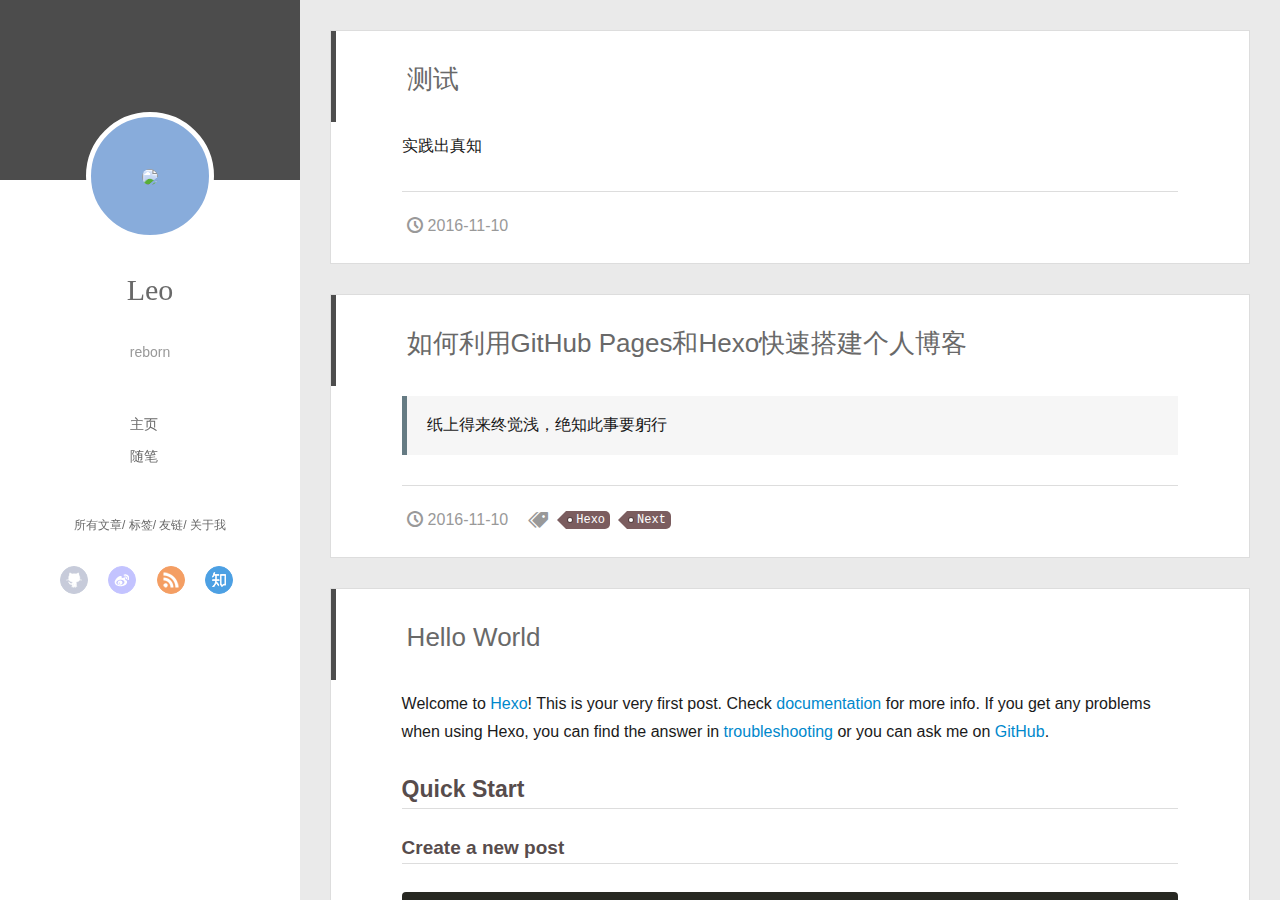
==== commit f5aac54f: "Site updated: 2016-11-13 10:51:22" ====
--- a/index.html
+++ b/index.html
@@ -8,15 +8,12 @@
   <link rel="dns-prefetch" href="http://yoursite.com">
   <title>Leo</title>
   <meta name="viewport" content="width=device-width, initial-scale=1, maximum-scale=1">
-  <meta name="description" content="reborn">
-<meta property="og:type" content="website">
+  <meta property="og:type" content="website">
 <meta property="og:title" content="Leo">
 <meta property="og:url" content="http://yoursite.com/index.html">
 <meta property="og:site_name" content="Leo">
-<meta property="og:description" content="reborn">
 <meta name="twitter:card" content="summary">
 <meta name="twitter:title" content="Leo">
-<meta name="twitter:description" content="reborn">
   
     <link rel="alternative" href="/atom.xml" title="Leo" type="application/atom+xml">
   
@@ -44,6 +41,8 @@
 		  <h1 class="header-author"><a href="/">Leo</a></h1>
 		</hgroup>
 
+		
+		<p class="header-subtitle">reborn</p>
 		
 
 		<nav class="header-menu">
@@ -112,6 +111,8 @@
 			<hgroup>
 			  <h1 class="header-author">Leo</h1>
 			</hgroup>
+			
+			<p class="header-subtitle">reborn</p>
 			
 			<nav class="header-menu">
 				<ul>
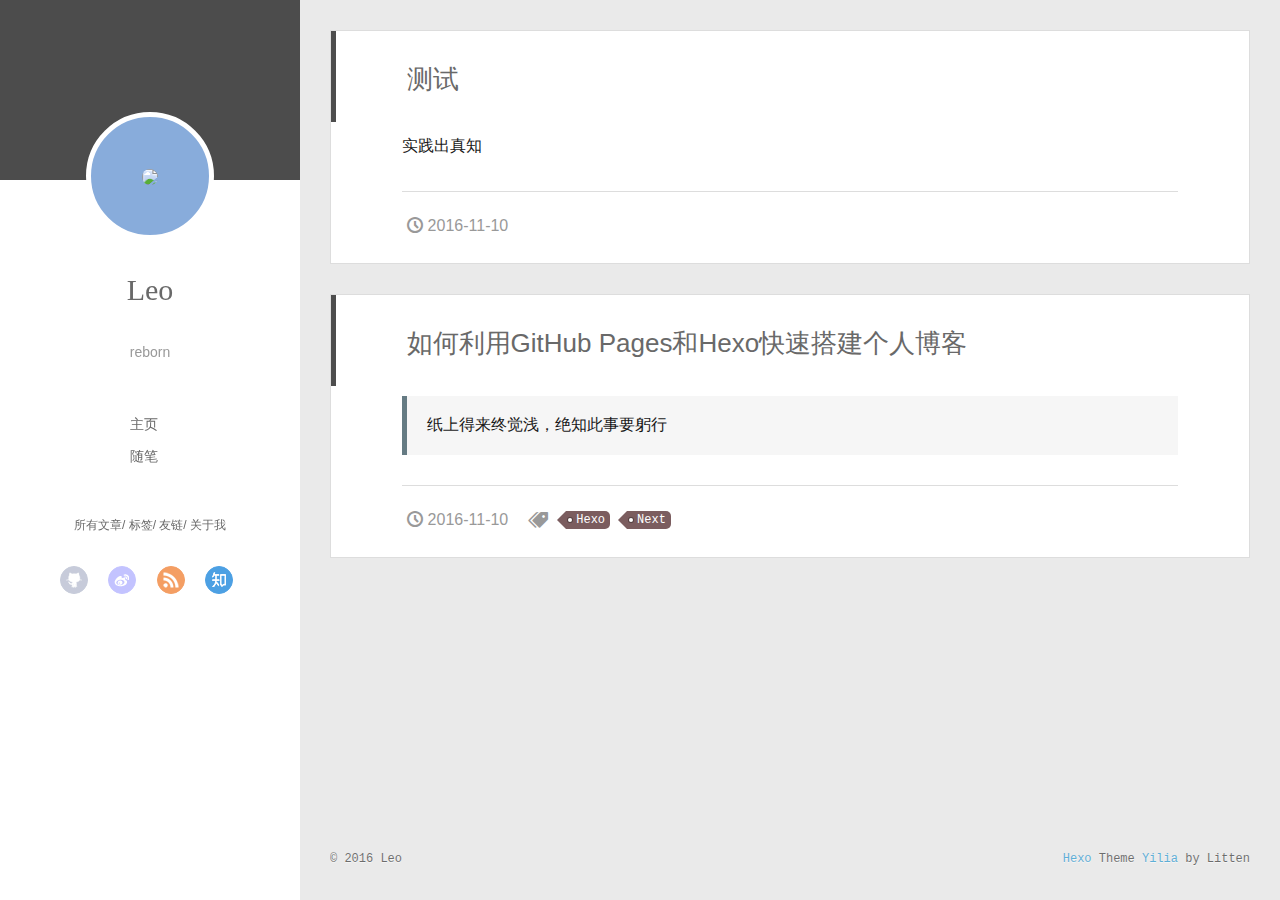
==== commit eb674d27: "Site updated: 2016-11-13 12:58:37" ====
--- a/index.html
+++ b/index.html
@@ -240,59 +240,6 @@
 
 
   
-    <article id="post-hello-world" class="article article-type-post" itemscope itemprop="blogPost">
-  <div class="article-inner">
-    
-      <input type="hidden" class="isFancy" />
-    
-    
-      <header class="article-header">
-        
-  
-    <h1 itemprop="name">
-      <a class="article-title" href="/2016/11/09/hello-world/">Hello World</a>
-    </h1>
-  
-
-      </header>
-    
-    <div class="article-entry" itemprop="articleBody">
-      
-        <p>Welcome to <a href="https://hexo.io/" target="_blank" rel="external">Hexo</a>! This is your very first post. Check <a href="https://hexo.io/docs/" target="_blank" rel="external">documentation</a> for more info. If you get any problems when using Hexo, you can find the answer in <a href="https://hexo.io/docs/troubleshooting.html" target="_blank" rel="external">troubleshooting</a> or you can ask me on <a href="https://github.com/hexojs/hexo/issues" target="_blank" rel="external">GitHub</a>.</p>
-<h2 id="Quick-Start"><a href="#Quick-Start" class="headerlink" title="Quick Start"></a>Quick Start</h2><h3 id="Create-a-new-post"><a href="#Create-a-new-post" class="headerlink" title="Create a new post"></a>Create a new post</h3><figure class="highlight bash"><table><tr><td class="gutter"><pre><div class="line">1</div></pre></td><td class="code"><pre><div class="line">$ hexo new <span class="string">"My New Post"</span></div></pre></td></tr></table></figure>
-<p>More info: <a href="https://hexo.io/docs/writing.html" target="_blank" rel="external">Writing</a></p>
-<h3 id="Run-server"><a href="#Run-server" class="headerlink" title="Run server"></a>Run server</h3><figure class="highlight bash"><table><tr><td class="gutter"><pre><div class="line">1</div></pre></td><td class="code"><pre><div class="line">$ hexo server</div></pre></td></tr></table></figure>
-<p>More info: <a href="https://hexo.io/docs/server.html" target="_blank" rel="external">Server</a></p>
-<h3 id="Generate-static-files"><a href="#Generate-static-files" class="headerlink" title="Generate static files"></a>Generate static files</h3><figure class="highlight bash"><table><tr><td class="gutter"><pre><div class="line">1</div></pre></td><td class="code"><pre><div class="line">$ hexo generate</div></pre></td></tr></table></figure>
-<p>More info: <a href="https://hexo.io/docs/generating.html" target="_blank" rel="external">Generating</a></p>
-<h3 id="Deploy-to-remote-sites"><a href="#Deploy-to-remote-sites" class="headerlink" title="Deploy to remote sites"></a>Deploy to remote sites</h3><figure class="highlight bash"><table><tr><td class="gutter"><pre><div class="line">1</div></pre></td><td class="code"><pre><div class="line">$ hexo deploy</div></pre></td></tr></table></figure>
-<p>More info: <a href="https://hexo.io/docs/deployment.html" target="_blank" rel="external">Deployment</a></p>
-
-      
-    </div>
-    <div class="article-info article-info-index">
-      
-      <a href="/2016/11/09/hello-world/" class="archive-article-date">
-  	<time datetime="2016-11-09T14:31:02.260Z" itemprop="datePublished"><i class="icon-clock"></i>2016-11-09</time>
-</a>
-      
-      
-
-      <div class="clearfix"></div>
-    </div>
-  </div>
-</article>
-
-
-
-
-
-
-
-
-
-
-  
   
 
 
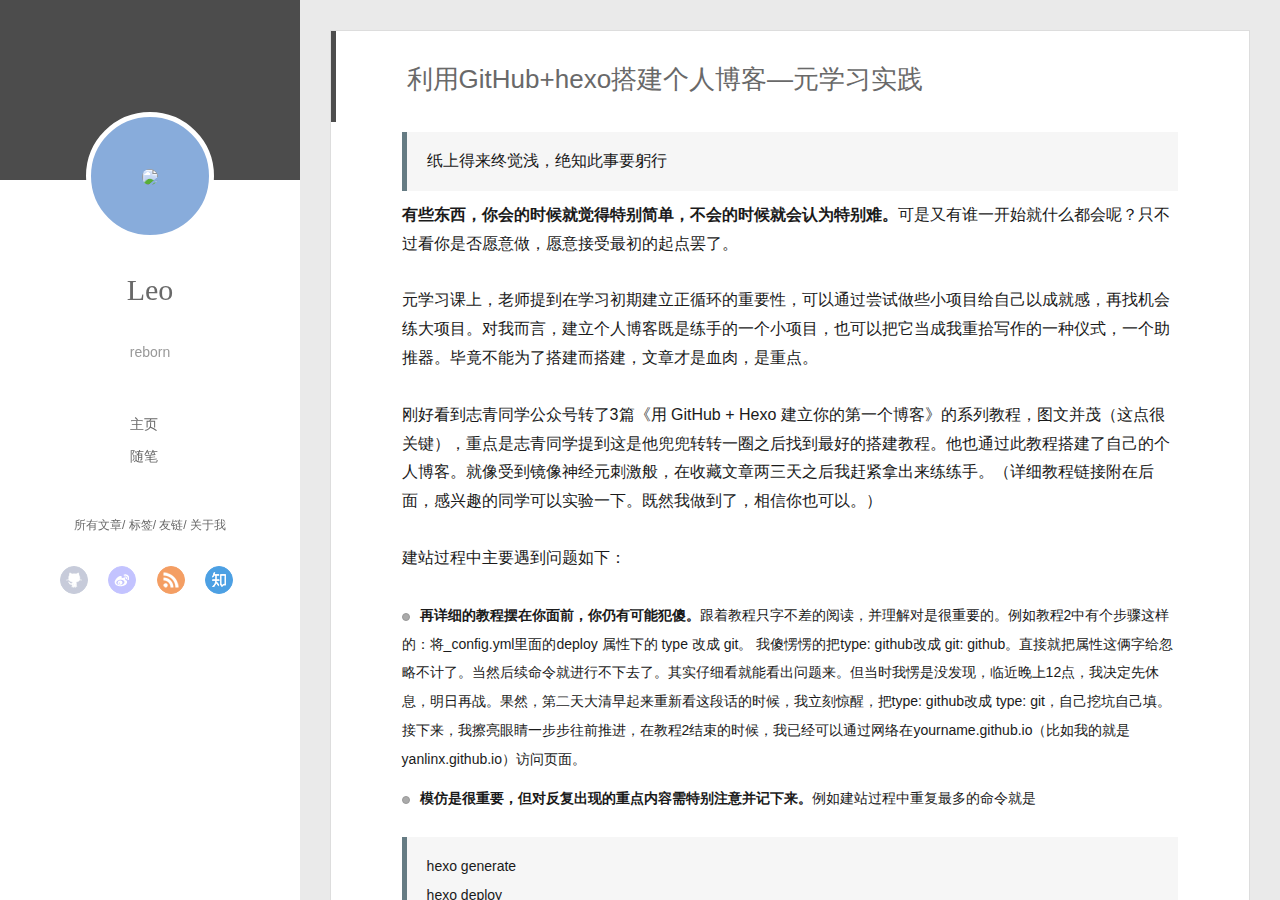
==== commit 3b25da22: "Site updated: 2016-11-14 12:24:26" ====
--- a/index.html
+++ b/index.html
@@ -143,6 +143,83 @@
       <div class="body-wrap">
         
   
+    <article id="post-利用GitHub-hexo搭建个人博客—元学习实践" class="article article-type-post" itemscope itemprop="blogPost">
+  <div class="article-inner">
+    
+      <input type="hidden" class="isFancy" />
+    
+    
+      <header class="article-header">
+        
+  
+    <h1 itemprop="name">
+      <a class="article-title" href="/2016/11/14/利用GitHub-hexo搭建个人博客—元学习实践/">利用GitHub+hexo搭建个人博客—元学习实践</a>
+    </h1>
+  
+
+      </header>
+    
+    <div class="article-entry" itemprop="articleBody">
+      
+        <blockquote>
+<p>纸上得来终觉浅，绝知此事要躬行</p>
+</blockquote>
+<p><strong>有些东西，你会的时候就觉得特别简单，不会的时候就会认为特别难。</strong>可是又有谁一开始就什么都会呢？只不过看你是否愿意做，愿意接受最初的起点罢了。</p>
+<p>元学习课上，老师提到在学习初期建立正循环的重要性，可以通过尝试做些小项目给自己以成就感，再找机会练大项目。对我而言，建立个人博客既是练手的一个小项目，也可以把它当成我重拾写作的一种仪式，一个助推器。毕竟不能为了搭建而搭建，文章才是血肉，是重点。</p>
+<p>刚好看到志青同学公众号转了3篇《用 GitHub + Hexo 建立你的第一个博客》的系列教程，图文并茂（这点很关键），重点是志青同学提到这是他兜兜转转一圈之后找到最好的搭建教程。他也通过此教程搭建了自己的个人博客。就像受到镜像神经元刺激般，在收藏文章两三天之后我赶紧拿出来练练手。（详细教程链接附在后面，感兴趣的同学可以实验一下。既然我做到了，相信你也可以。）</p>
+<p>建站过程中主要遇到问题如下：</p>
+<ol>
+<li><strong>再详细的教程摆在你面前，你仍有可能犯傻。</strong>跟着教程只字不差的阅读，并理解对是很重要的。例如教程2中有个步骤这样的：将_config.yml里面的deploy 属性下的 type 改成 git。    我傻愣愣的把type: github改成 git: github。直接就把属性这俩字给忽略不计了。当然后续命令就进行不下去了。其实仔细看就能看出问题来。但当时我愣是没发现，临近晚上12点，我决定先休息，明日再战。果然，第二天大清早起来重新看这段话的时候，我立刻惊醒，把type: github改成 type: git，自己挖坑自己填。接下来，我擦亮眼睛一步步往前推进，在教程2结束的时候，我已经可以通过网络在yourname.github.io（比如我的就是yanlinx.github.io）访问页面。</li>
+<li><p><strong>模仿是很重要，但对反复出现的重点内容需特别注意并记下来。</strong>例如建站过程中重复最多的命令就是</p>
+<blockquote>
+<p>hexo generate<br>hexo deploy<br>简写：<strong>hexo g -d</strong></p>
+</blockquote>
+<p>generate(产生/生成)和deploy（部署），也就是说每次在本地文档进行修改之后都需发布以上几个命令重新生成页面，部署到网络端去，否则刷新网页是没反应的。教程2和3在讲到发布博文和更改博客主题的时候都有讲到这几个命令。在教程3后面提到博客主题个性化配置的时候，作者没再强调。我就忘记了，直接打开hexo/themes/_config.yml，在里面修改后保存。当然，刷新网页后没有任何反应。后来才意识到这几个是发布命令。这里耽搁了很长时间，搜google发现都是在展示主题配置如何更改，没提到接下来要干什么。后来才在一个教程中看到作者提醒到每次完成配置时需按hexo g -d发布。</p>
+</li>
+<li><strong>小心复制粘贴引发的错误。</strong>例如：教程中2中有一个命令是这样的：<br>一看到命令这么长我当即就复制粘贴进去，结果反馈回来是错误的。我再定睛一看两个符号的长度是不一样的，我把save前面的破折号删除改成“-”，结果就对了。</li>
+<li><strong>注意格式。</strong>如下图，冒号后面一定得加空格，否则会报错。教程中有提过这一点。我刚开始还很小心，到后面更改主题配置的时候，修改的东西一多，就没注意，错了一个，结果发布命令时一直报错。直到搜索google才查出问题所在。<br><br></li>
+</ol>
+<p>##小结</p>
+<p>虽然遇到一些小麻烦，兜兜转转才把这个小项目搞定，最终结果还是令人满意的。整个过程中遇到的问题，都借由反复阅读教程和google找出问题的出处和解决方案。也深刻地体会到以下几点：</p>
+<ol>
+<li><strong> 好教程的可贵。</strong>它能帮你节省很多宝贵时间，它会尽全力讲清楚每一个步骤，能把有可能出现的要点和问题罗列清楚，即便有些看上去如此简单，并且配上图片，就像说明书一样，确保每个用户都了解你所说的。在建站过程中我也搜了一些其他教程，总的来说都不及此教程全面。所以假设是我们自己写类似文章的话。如何站在读者角度，条分缕析、形象化地讲清楚讲明白是很重要的。写作就是一种沟通方式，好的教程就是一种高效的沟通方式。当然，再好的教程都不能保证读者能全面理解到位（正如以上我犯的错）。修行在个人，无论是作者还是读者都应有自己努力的方向。</li>
+<li><strong>google+关键字</strong>。再细节的问题只要关键字对了，就能找到答案。实在不行，需学会如何清晰地描述问题，让他人知道你卡在哪里，可以提供什么帮助。（笑来老师转发过如何提问这篇文章，值得反复阅读）</li>
+<li><strong>体会到元学习课上老师提到的，学习编程就是个不断发现问题，解决问题的过程。</strong>这个过程最重要的就是帮助你提升自己的思考能力和表达能力，看到自己思维的盲点。用XDite老师的说法就是：遇到问题甲，则用A方法，遇到问题乙，则用B方法，再观察两者之间的不同。</li>
+<li><strong>不要钻牛角尖</strong>。有时候停一停，休息一下效果可能更好。像上面遇到问题1时，隔天起来头脑清醒时一下就发现问题所在。</li>
+</ol>
+<p><strong>教程地址</strong><br>用 GitHub + Hexo 建立你的第一个博客(1)<br><a href="http://mp.weixin.qq.com/s?__biz=MzI2NTQ0MjY5Nw==&amp;mid=2247483786&amp;idx=1&amp;sn=8ead749763789956267b4dd00192438b&amp;chksm=ea9c056cddeb8c7a601bc56cea385b71f178f378cdba66469362a348164cc44f0ed8e4c68741&amp;mpshare=1&amp;scene=24&amp;srcid=1105s4N6YPl7vlitp1AVdygq#wechat_redirect" target="_blank" rel="external">http://mp.weixin.qq.com/s?__biz=MzI2NTQ0MjY5Nw==&amp;mid=2247483786&amp;idx=1&amp;sn=8ead749763789956267b4dd00192438b&amp;chksm=ea9c056cddeb8c7a601bc56cea385b71f178f378cdba66469362a348164cc44f0ed8e4c68741&amp;mpshare=1&amp;scene=24&amp;srcid=1105s4N6YPl7vlitp1AVdygq#wechat_redirect</a><br>用 GitHub + Hexo 建立你的第一个博客(2)<br><a href="http://mp.weixin.qq.com/s?__biz=MzI2NTQ0MjY5Nw==&amp;mid=2247483788&amp;idx=1&amp;sn=010b735abf1ce8e5f461ec104a6646c8&amp;chksm=ea9c056addeb8c7c95c0f573c55e4ee5d462d20beb8690a63a1167e0d5331a0089a60cc03008&amp;mpshare=1&amp;scene=24&amp;srcid=1109kUN0zr2etRGvxLYDjwyN#wechat_redirect" target="_blank" rel="external">http://mp.weixin.qq.com/s?__biz=MzI2NTQ0MjY5Nw==&amp;mid=2247483788&amp;idx=1&amp;sn=010b735abf1ce8e5f461ec104a6646c8&amp;chksm=ea9c056addeb8c7c95c0f573c55e4ee5d462d20beb8690a63a1167e0d5331a0089a60cc03008&amp;mpshare=1&amp;scene=24&amp;srcid=1109kUN0zr2etRGvxLYDjwyN#wechat_redirect</a><br>用 GitHub + Hexo 建立你的第一个博客(3)<br><a href="http://mp.weixin.qq.com/s?__biz=MzI2NTQ0MjY5Nw==&amp;mid=2247483791&amp;idx=1&amp;sn=c6e04cb764f46719ade93421e84911c3&amp;chksm=ea9c0569ddeb8c7fa7b3091f8ce69f896fc117f8678b6f915f4f9c6814ca86e274ab13247075&amp;mpshare=1&amp;scene=24&amp;srcid=1110RLOu4MDV1qRd48PgbY0A#wechat_redirect" target="_blank" rel="external">http://mp.weixin.qq.com/s?__biz=MzI2NTQ0MjY5Nw==&amp;mid=2247483791&amp;idx=1&amp;sn=c6e04cb764f46719ade93421e84911c3&amp;chksm=ea9c0569ddeb8c7fa7b3091f8ce69f896fc117f8678b6f915f4f9c6814ca86e274ab13247075&amp;mpshare=1&amp;scene=24&amp;srcid=1110RLOu4MDV1qRd48PgbY0A#wechat_redirect</a></p>
+<p><strong>可参考对比下其他人的教程</strong><br>www.jeyzhang.com/hexo-github-blog-building.html<br><a href="http://jinyanhuan.github.io/tags/hexo/" target="_blank" rel="external">http://jinyanhuan.github.io/tags/hexo/</a> 需翻墙</p>
+
+      
+    </div>
+    <div class="article-info article-info-index">
+      
+      <a href="/2016/11/14/利用GitHub-hexo搭建个人博客—元学习实践/" class="archive-article-date">
+  	<time datetime="2016-11-14T04:14:32.000Z" itemprop="datePublished"><i class="icon-clock"></i>2016-11-14</time>
+</a>
+      
+	<div class="article-tag tagcloud">
+		<i class="icon-price-tags"></i>
+		<ul class="article-tag-list"><li class="article-tag-list-item"><a class="article-tag-list-link" href="/tags/hexo/">hexo</a></li></ul>
+	</div>
+
+      
+
+      <div class="clearfix"></div>
+    </div>
+  </div>
+</article>
+
+
+
+
+
+
+
+
+
+
+  
     <article id="post-测试" class="article article-type-post" itemscope itemprop="blogPost">
   <div class="article-inner">
     
@@ -301,7 +378,7 @@
     
     	<section class="tools-section tools-section-tag">
     			<div class="widget tagcloud" id="js-tagcloud">
-    				<a href="/tags/Hexo/" style="font-size: 10px;">Hexo</a> <a href="/tags/Next/" style="font-size: 10px;">Next</a>
+    				<a href="/tags/Hexo/" style="font-size: 10px;">Hexo</a> <a href="/tags/Next/" style="font-size: 10px;">Next</a> <a href="/tags/hexo/" style="font-size: 10px;">hexo</a>
     			</div>
     	</section>
     
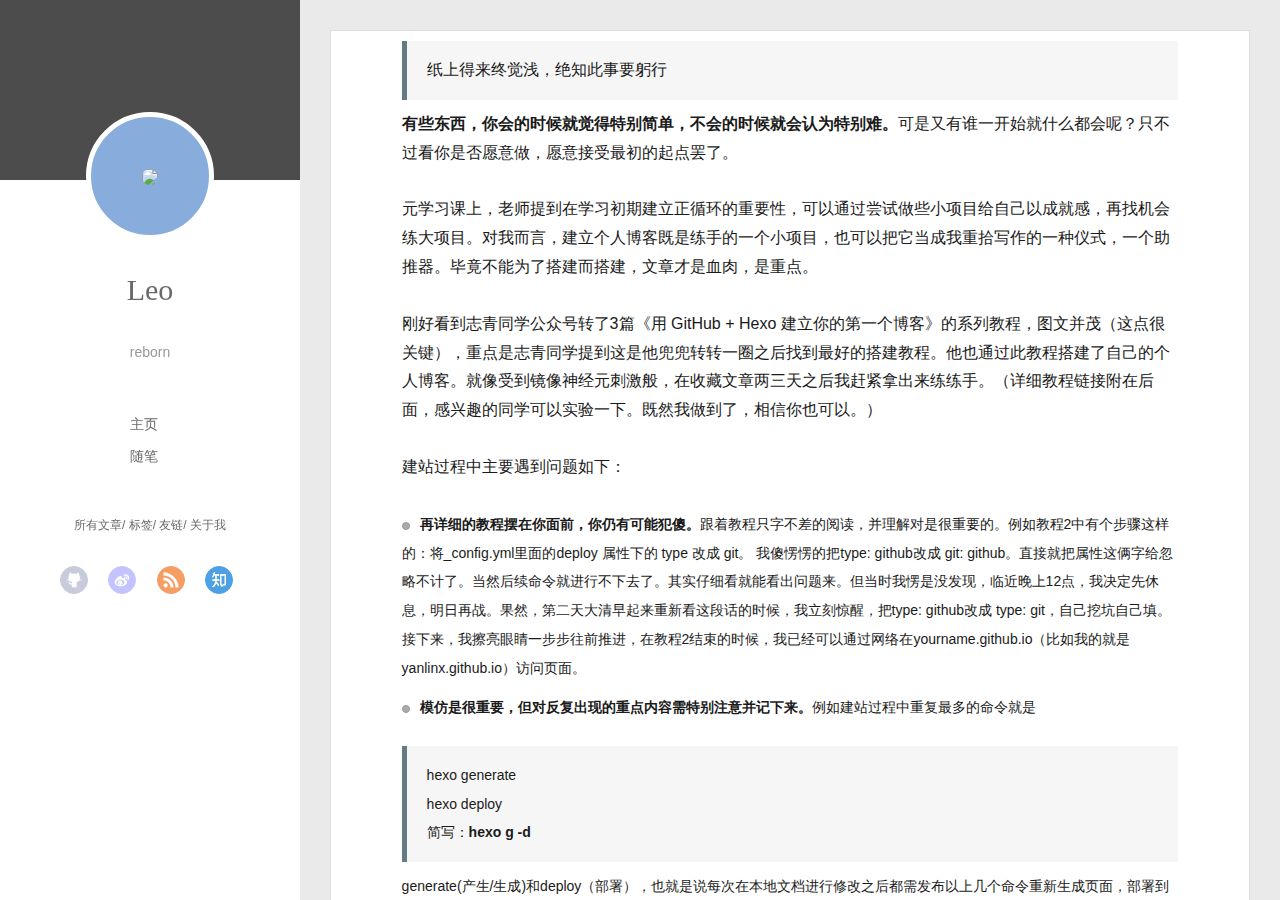
==== commit e9e2b53c: "Site updated: 2016-11-14 12:29:49" ====
--- a/index.html
+++ b/index.html
@@ -148,16 +148,6 @@
     
       <input type="hidden" class="isFancy" />
     
-    
-      <header class="article-header">
-        
-  
-    <h1 itemprop="name">
-      <a class="article-title" href="/2016/11/14/利用GitHub-hexo搭建个人博客—元学习实践/">利用GitHub+hexo搭建个人博客—元学习实践</a>
-    </h1>
-  
-
-      </header>
     
     <div class="article-entry" itemprop="articleBody">
       
@@ -188,7 +178,7 @@
 <li><strong>不要钻牛角尖</strong>。有时候停一停，休息一下效果可能更好。像上面遇到问题1时，隔天起来头脑清醒时一下就发现问题所在。</li>
 </ol>
 <p><strong>教程地址</strong><br>用 GitHub + Hexo 建立你的第一个博客(1)<br><a href="http://mp.weixin.qq.com/s?__biz=MzI2NTQ0MjY5Nw==&amp;mid=2247483786&amp;idx=1&amp;sn=8ead749763789956267b4dd00192438b&amp;chksm=ea9c056cddeb8c7a601bc56cea385b71f178f378cdba66469362a348164cc44f0ed8e4c68741&amp;mpshare=1&amp;scene=24&amp;srcid=1105s4N6YPl7vlitp1AVdygq#wechat_redirect" target="_blank" rel="external">http://mp.weixin.qq.com/s?__biz=MzI2NTQ0MjY5Nw==&amp;mid=2247483786&amp;idx=1&amp;sn=8ead749763789956267b4dd00192438b&amp;chksm=ea9c056cddeb8c7a601bc56cea385b71f178f378cdba66469362a348164cc44f0ed8e4c68741&amp;mpshare=1&amp;scene=24&amp;srcid=1105s4N6YPl7vlitp1AVdygq#wechat_redirect</a><br>用 GitHub + Hexo 建立你的第一个博客(2)<br><a href="http://mp.weixin.qq.com/s?__biz=MzI2NTQ0MjY5Nw==&amp;mid=2247483788&amp;idx=1&amp;sn=010b735abf1ce8e5f461ec104a6646c8&amp;chksm=ea9c056addeb8c7c95c0f573c55e4ee5d462d20beb8690a63a1167e0d5331a0089a60cc03008&amp;mpshare=1&amp;scene=24&amp;srcid=1109kUN0zr2etRGvxLYDjwyN#wechat_redirect" target="_blank" rel="external">http://mp.weixin.qq.com/s?__biz=MzI2NTQ0MjY5Nw==&amp;mid=2247483788&amp;idx=1&amp;sn=010b735abf1ce8e5f461ec104a6646c8&amp;chksm=ea9c056addeb8c7c95c0f573c55e4ee5d462d20beb8690a63a1167e0d5331a0089a60cc03008&amp;mpshare=1&amp;scene=24&amp;srcid=1109kUN0zr2etRGvxLYDjwyN#wechat_redirect</a><br>用 GitHub + Hexo 建立你的第一个博客(3)<br><a href="http://mp.weixin.qq.com/s?__biz=MzI2NTQ0MjY5Nw==&amp;mid=2247483791&amp;idx=1&amp;sn=c6e04cb764f46719ade93421e84911c3&amp;chksm=ea9c0569ddeb8c7fa7b3091f8ce69f896fc117f8678b6f915f4f9c6814ca86e274ab13247075&amp;mpshare=1&amp;scene=24&amp;srcid=1110RLOu4MDV1qRd48PgbY0A#wechat_redirect" target="_blank" rel="external">http://mp.weixin.qq.com/s?__biz=MzI2NTQ0MjY5Nw==&amp;mid=2247483791&amp;idx=1&amp;sn=c6e04cb764f46719ade93421e84911c3&amp;chksm=ea9c0569ddeb8c7fa7b3091f8ce69f896fc117f8678b6f915f4f9c6814ca86e274ab13247075&amp;mpshare=1&amp;scene=24&amp;srcid=1110RLOu4MDV1qRd48PgbY0A#wechat_redirect</a></p>
-<p><strong>可参考对比下其他人的教程</strong><br>www.jeyzhang.com/hexo-github-blog-building.html<br><a href="http://jinyanhuan.github.io/tags/hexo/" target="_blank" rel="external">http://jinyanhuan.github.io/tags/hexo/</a> 需翻墙</p>
+<p><strong>可参考对比下其他人的教程</strong><br><a href="http://www.jeyzhang.com/hexo-github-blog-building.html" target="_blank" rel="external">http://www.jeyzhang.com/hexo-github-blog-building.html</a><br><a href="http://jinyanhuan.github.io/tags/hexo/" target="_blank" rel="external">http://jinyanhuan.github.io/tags/hexo/</a> 需翻墙</p>
 
       
     </div>
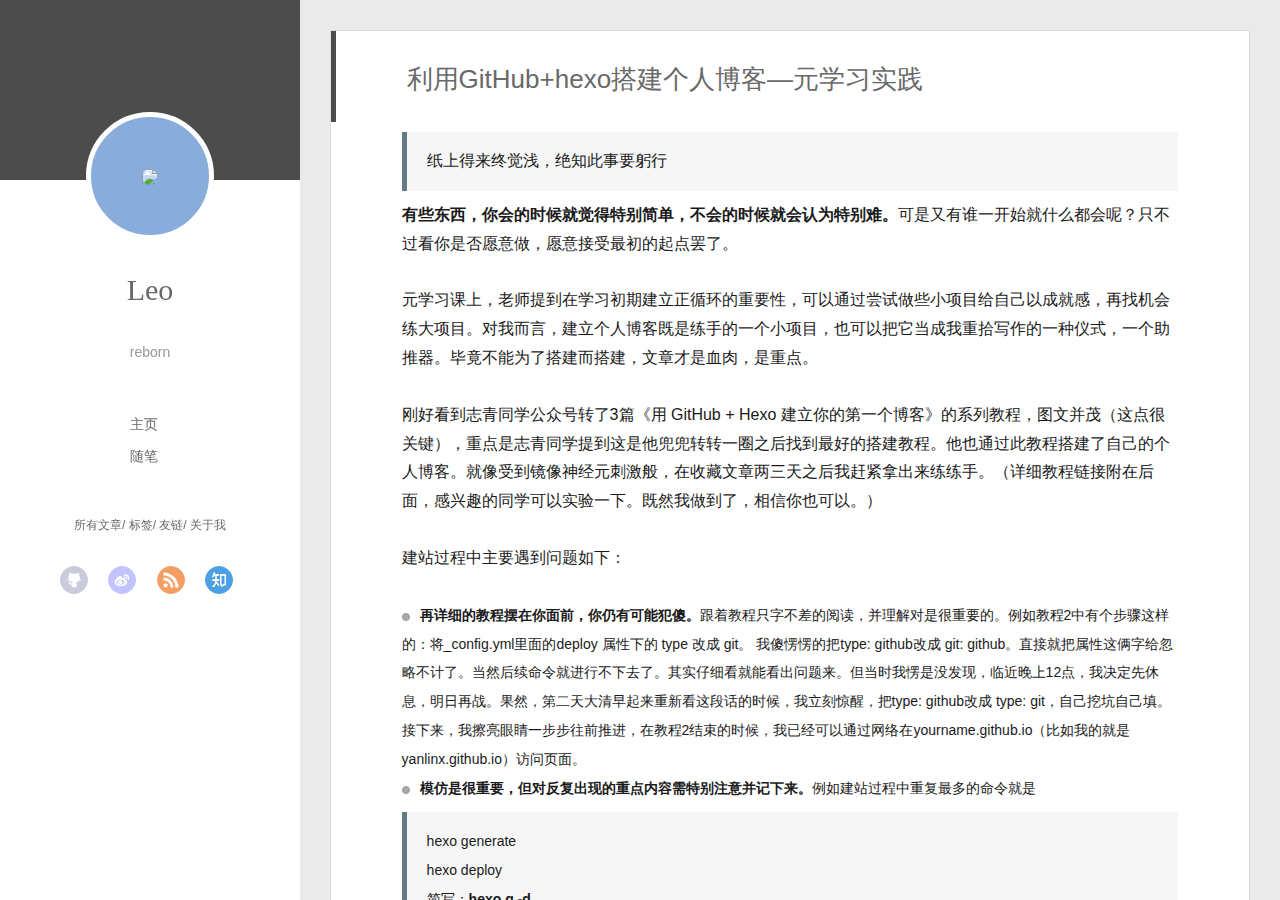
==== commit be1324a3: "Site updated: 2016-11-14 12:32:20" ====
--- a/index.html
+++ b/index.html
@@ -149,6 +149,16 @@
       <input type="hidden" class="isFancy" />
     
     
+      <header class="article-header">
+        
+  
+    <h1 itemprop="name">
+      <a class="article-title" href="/2016/11/14/利用GitHub-hexo搭建个人博客—元学习实践/">利用GitHub+hexo搭建个人博客—元学习实践</a>
+    </h1>
+  
+
+      </header>
+    
     <div class="article-entry" itemprop="articleBody">
       
         <blockquote>
@@ -160,11 +170,9 @@
 <p>建站过程中主要遇到问题如下：</p>
 <ol>
 <li><strong>再详细的教程摆在你面前，你仍有可能犯傻。</strong>跟着教程只字不差的阅读，并理解对是很重要的。例如教程2中有个步骤这样的：将_config.yml里面的deploy 属性下的 type 改成 git。    我傻愣愣的把type: github改成 git: github。直接就把属性这俩字给忽略不计了。当然后续命令就进行不下去了。其实仔细看就能看出问题来。但当时我愣是没发现，临近晚上12点，我决定先休息，明日再战。果然，第二天大清早起来重新看这段话的时候，我立刻惊醒，把type: github改成 type: git，自己挖坑自己填。接下来，我擦亮眼睛一步步往前推进，在教程2结束的时候，我已经可以通过网络在yourname.github.io（比如我的就是yanlinx.github.io）访问页面。</li>
-<li><p><strong>模仿是很重要，但对反复出现的重点内容需特别注意并记下来。</strong>例如建站过程中重复最多的命令就是</p>
-<blockquote>
-<p>hexo generate<br>hexo deploy<br>简写：<strong>hexo g -d</strong></p>
+<li><strong>模仿是很重要，但对反复出现的重点内容需特别注意并记下来。</strong>例如建站过程中重复最多的命令就是<blockquote>
+<p>hexo generate<br>hexo deploy<br>简写：<strong>hexo g -d</strong><br>generate(产生/生成)和deploy（部署），也就是说每次在本地文档进行修改之后都需发布以上几个命令重新生成页面，部署到网络端去，否则刷新网页是没反应的。教程2和3在讲到发布博文和更改博客主题的时候都有讲到这几个命令。在教程3后面提到博客主题个性化配置的时候，作者没再强调。我就忘记了，直接打开hexo/themes/_config.yml，在里面修改后保存。当然，刷新网页后没有任何反应。后来才意识到这几个是发布命令。这里耽搁了很长时间，搜google发现都是在展示主题配置如何更改，没提到接下来要干什么。后来才在一个教程中看到作者提醒到每次完成配置时需按hexo g -d发布。</p>
 </blockquote>
-<p>generate(产生/生成)和deploy（部署），也就是说每次在本地文档进行修改之后都需发布以上几个命令重新生成页面，部署到网络端去，否则刷新网页是没反应的。教程2和3在讲到发布博文和更改博客主题的时候都有讲到这几个命令。在教程3后面提到博客主题个性化配置的时候，作者没再强调。我就忘记了，直接打开hexo/themes/_config.yml，在里面修改后保存。当然，刷新网页后没有任何反应。后来才意识到这几个是发布命令。这里耽搁了很长时间，搜google发现都是在展示主题配置如何更改，没提到接下来要干什么。后来才在一个教程中看到作者提醒到每次完成配置时需按hexo g -d发布。</p>
 </li>
 <li><strong>小心复制粘贴引发的错误。</strong>例如：教程中2中有一个命令是这样的：<br>一看到命令这么长我当即就复制粘贴进去，结果反馈回来是错误的。我再定睛一看两个符号的长度是不一样的，我把save前面的破折号删除改成“-”，结果就对了。</li>
 <li><strong>注意格式。</strong>如下图，冒号后面一定得加空格，否则会报错。教程中有提过这一点。我刚开始还很小心，到后面更改主题配置的时候，修改的东西一多，就没注意，错了一个，结果发布命令时一直报错。直到搜索google才查出问题所在。<br><br></li>
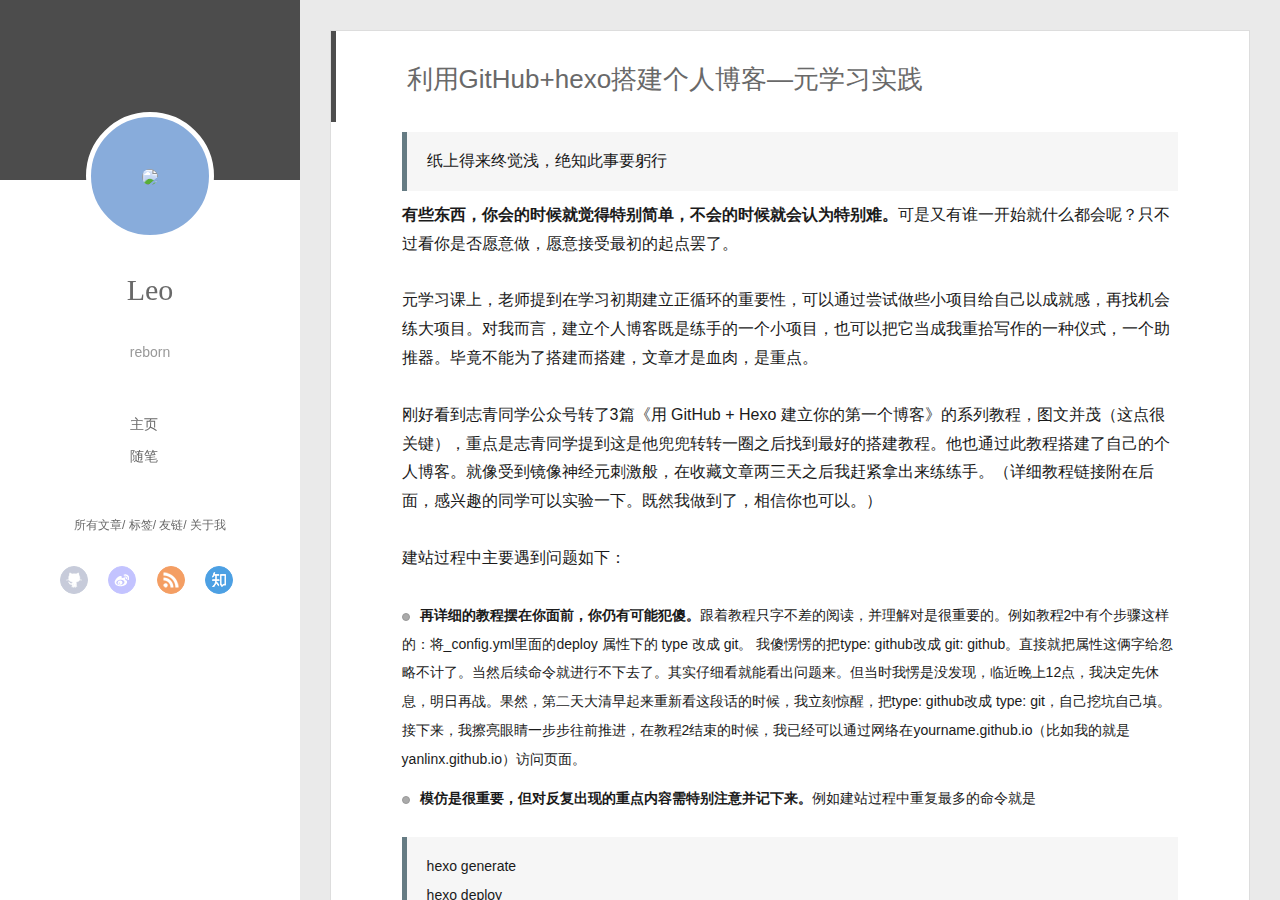
==== commit 67dbda81: "Site updated: 2016-11-14 12:38:44" ====
--- a/index.html
+++ b/index.html
@@ -170,9 +170,11 @@
 <p>建站过程中主要遇到问题如下：</p>
 <ol>
 <li><strong>再详细的教程摆在你面前，你仍有可能犯傻。</strong>跟着教程只字不差的阅读，并理解对是很重要的。例如教程2中有个步骤这样的：将_config.yml里面的deploy 属性下的 type 改成 git。    我傻愣愣的把type: github改成 git: github。直接就把属性这俩字给忽略不计了。当然后续命令就进行不下去了。其实仔细看就能看出问题来。但当时我愣是没发现，临近晚上12点，我决定先休息，明日再战。果然，第二天大清早起来重新看这段话的时候，我立刻惊醒，把type: github改成 type: git，自己挖坑自己填。接下来，我擦亮眼睛一步步往前推进，在教程2结束的时候，我已经可以通过网络在yourname.github.io（比如我的就是yanlinx.github.io）访问页面。</li>
-<li><strong>模仿是很重要，但对反复出现的重点内容需特别注意并记下来。</strong>例如建站过程中重复最多的命令就是<blockquote>
-<p>hexo generate<br>hexo deploy<br>简写：<strong>hexo g -d</strong><br>generate(产生/生成)和deploy（部署），也就是说每次在本地文档进行修改之后都需发布以上几个命令重新生成页面，部署到网络端去，否则刷新网页是没反应的。教程2和3在讲到发布博文和更改博客主题的时候都有讲到这几个命令。在教程3后面提到博客主题个性化配置的时候，作者没再强调。我就忘记了，直接打开hexo/themes/_config.yml，在里面修改后保存。当然，刷新网页后没有任何反应。后来才意识到这几个是发布命令。这里耽搁了很长时间，搜google发现都是在展示主题配置如何更改，没提到接下来要干什么。后来才在一个教程中看到作者提醒到每次完成配置时需按hexo g -d发布。</p>
+<li><p><strong>模仿是很重要，但对反复出现的重点内容需特别注意并记下来。</strong>例如建站过程中重复最多的命令就是</p>
+<blockquote>
+<p>hexo generate<br>hexo deploy<br>简写：<strong>hexo g -d</strong></p>
 </blockquote>
+<p>generate(产生/生成)和deploy（部署），也就是说每次在本地文档进行修改之后都需发布以上几个命令重新生成页面，部署到网络端去，否则刷新网页是没反应的。教程2和3在讲到发布博文和更改博客主题的时候都有讲到这几个命令。在教程3后面提到博客主题个性化配置的时候，作者没再强调。我就忘记了，直接打开hexo/themes/_config.yml，在里面修改后保存。当然，刷新网页后没有任何反应。后来才意识到这几个是发布命令。这里耽搁了很长时间，搜google发现都是在展示主题配置如何更改，没提到接下来要干什么。后来才在一个教程中看到作者提醒到每次完成配置时需按hexo g -d发布。</p>
 </li>
 <li><strong>小心复制粘贴引发的错误。</strong>例如：教程中2中有一个命令是这样的：<br>一看到命令这么长我当即就复制粘贴进去，结果反馈回来是错误的。我再定睛一看两个符号的长度是不一样的，我把save前面的破折号删除改成“-”，结果就对了。</li>
 <li><strong>注意格式。</strong>如下图，冒号后面一定得加空格，否则会报错。教程中有提过这一点。我刚开始还很小心，到后面更改主题配置的时候，修改的东西一多，就没注意，错了一个，结果发布命令时一直报错。直到搜索google才查出问题所在。<br><br></li>
